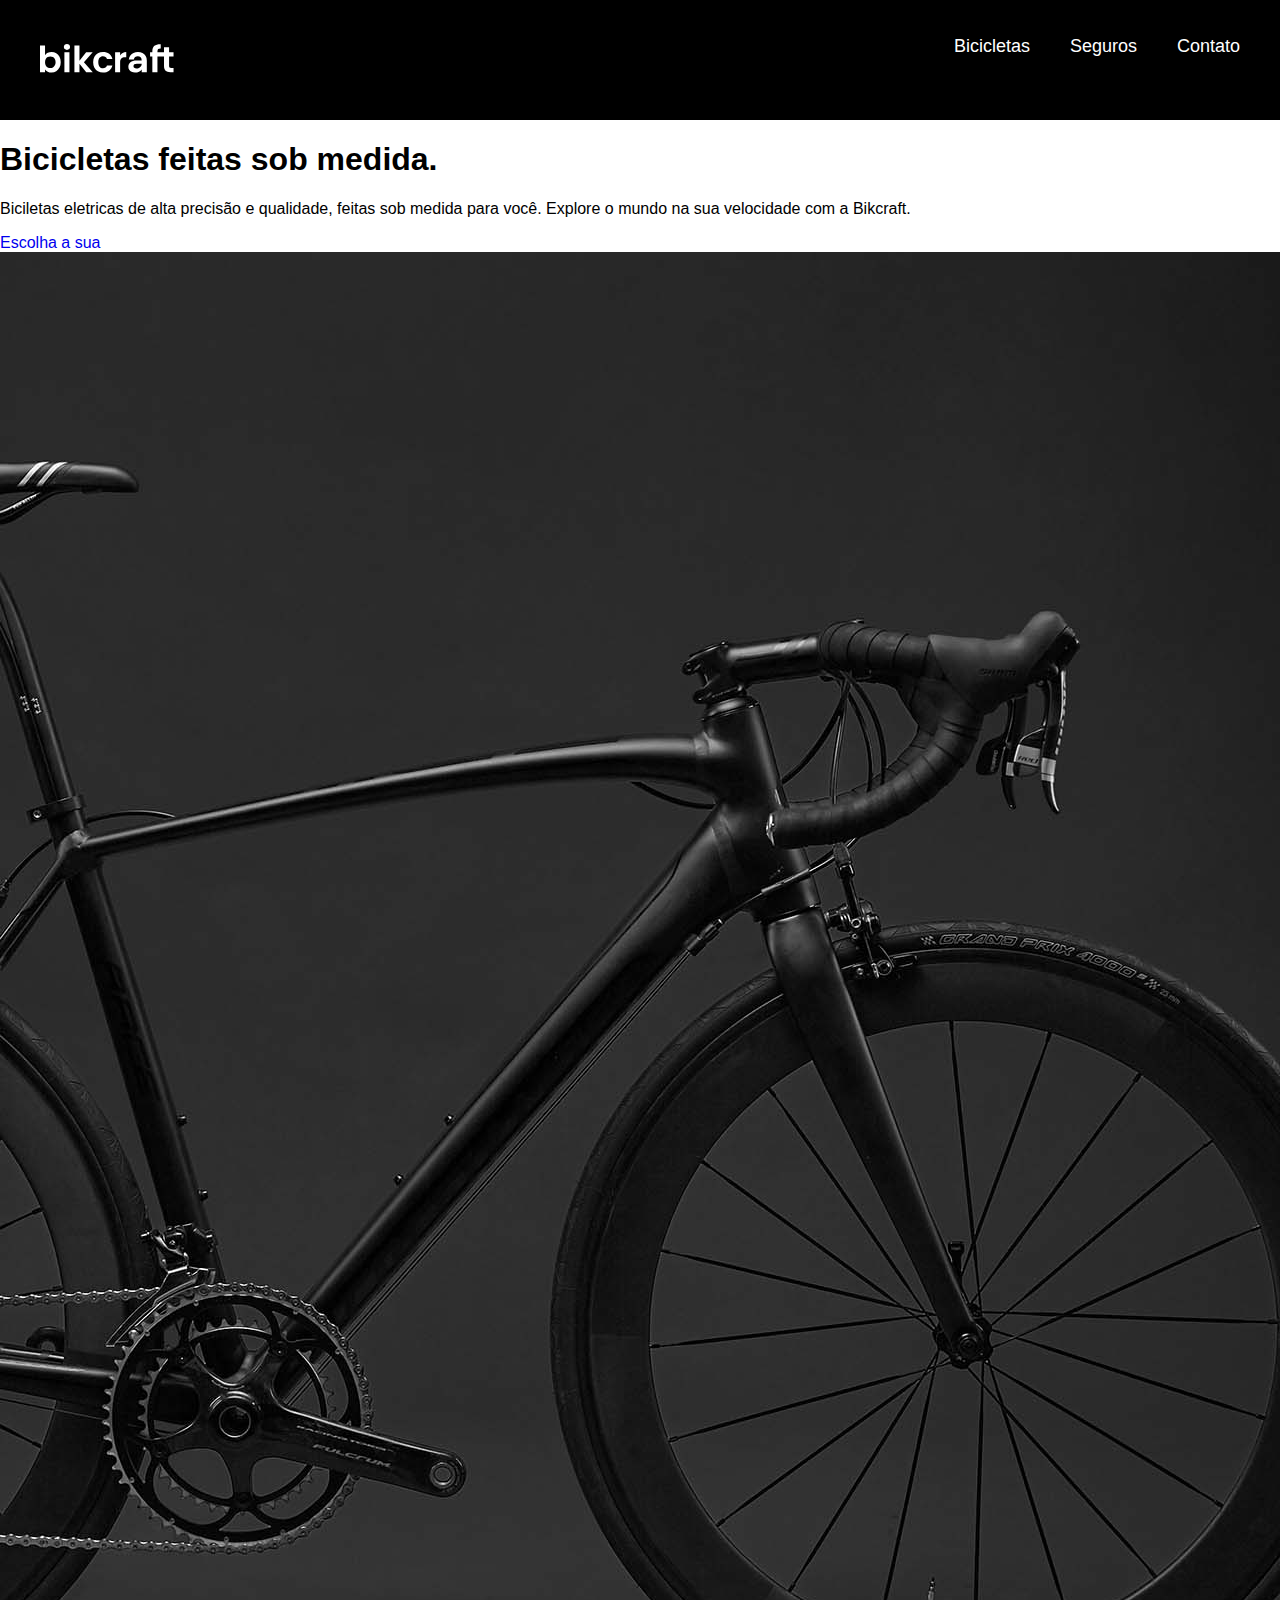
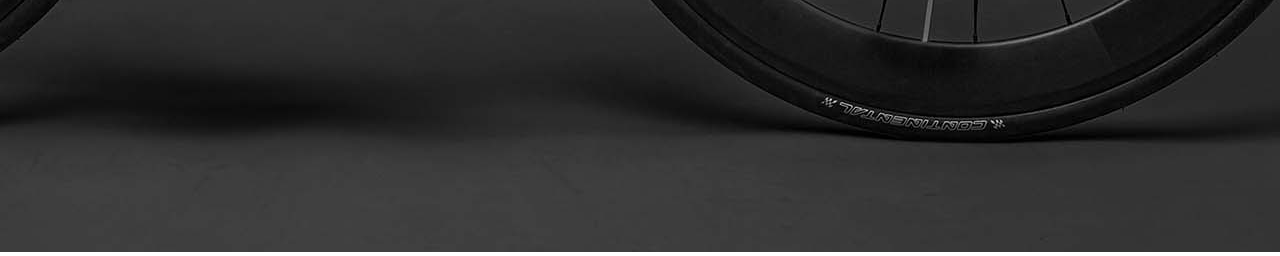
==== index.html @ 34b5290c "commit-deteste" ====
<!DOCTYPE html>
<html lang="pt-br">

<head>
  <meta charset="UTF-8">
  <meta name="viewport" content="width=device-width, initial-scale=1.0">

  <title>Bikcraft - Bicicletas Elétricas</title>
  <meta name="description" content="Biciletas elétricas de alta precisão e qualidade, feitas sob medida para o cliente. Explore o mundo na sua velocidade com a Bikcraft.">

  <link rel="stylesheet" href="./css/style.css">
</head>

<body>
  <header class="header-bg">
    <div class="header">
      <a href="./">
        <img src="./img/bikcraft.svg" alt="Bikcraft"> </a>
      <nav aria-label="primaria">
        <ul class="header-menu">
          <h1>eu sou lindo</h1>
          <li><a href="./bicicletas.html">Bicicletas</a></li>
          <li><a href="./seguros.html">Seguros</a></li>
          <li><a href="./contato.html">Contato</a></li>
        </ul>
      </nav>
    </div>
  </header>


  <main class="introducao-bg">
    <div class="introducao">
      <div class="introducao-conteudo">
        <h1>Bicicletas feitas sob medida.</h1>
        <p>Biciletas eletricas de alta precisão e qualidade, feitas sob medida para você.
          Explore o mundo na sua velocidade com a Bikcraft.</p>
        <a href="./bicicletas.html">Escolha a sua</a>
      </div>
      <img src="./img/fotos/introducao.jpg" alt="Bicicleta Eletrica Preta">
    </div>
  </main>

</body>

</html>
---- css/style.css ----
body {
  margin: 0px;
  font-family: Arial, Helvetica, sans-serif;
}
ul {
  margin: 0px;
  padding: 0px;
  list-style: none;
}

a {
  text-decoration: none;
}

.header-bg {
  background-color: #000000;
}

.header {
  display: flex;
  flex-wrap: wrap;
  gap: 20px;
  justify-content: space-between;
  align-items: center;
  padding: 20px;
  max-width: 1200px;
  margin-left: auto;
  margin-right: auto;
}

.header-menu {
  display: flex;
  flex-wrap: wrap;
  gap: 40px;
}

.header-menu a {
  display: inline-block;
  padding: 16px 0px;
  color: #ffffff;
  font-size: 18px;
  position: relative;
}
.header-menu a::after {
  content: "";
  display: block;
  height: 2px;
  width: 0%;
  background: #ffffff;
  margin-top: 4px;
  transition: 0.3s;
}
.header-menu a:hover:after {
  width: 100%;
}
.teste {
  color: #ffffff;
}

@media (max-width: 800px) {
  .header-menu {
    gap: 20px;
  }

  .header-menu a {
    background: #111111;
    padding: 12px 16px;
    border-radius: 5px;
  }
  .header-menu a:hover {
    background-color: #2e2e2e;
  }
  .header-menu a::after {
    display: none;
  }
}

@media (max-width: 600px) {
  .header-menu {
    gap: 12px;
  }
  .header-menu a {
    padding: 8px 12px;
    font-size: 14px;
  }
}
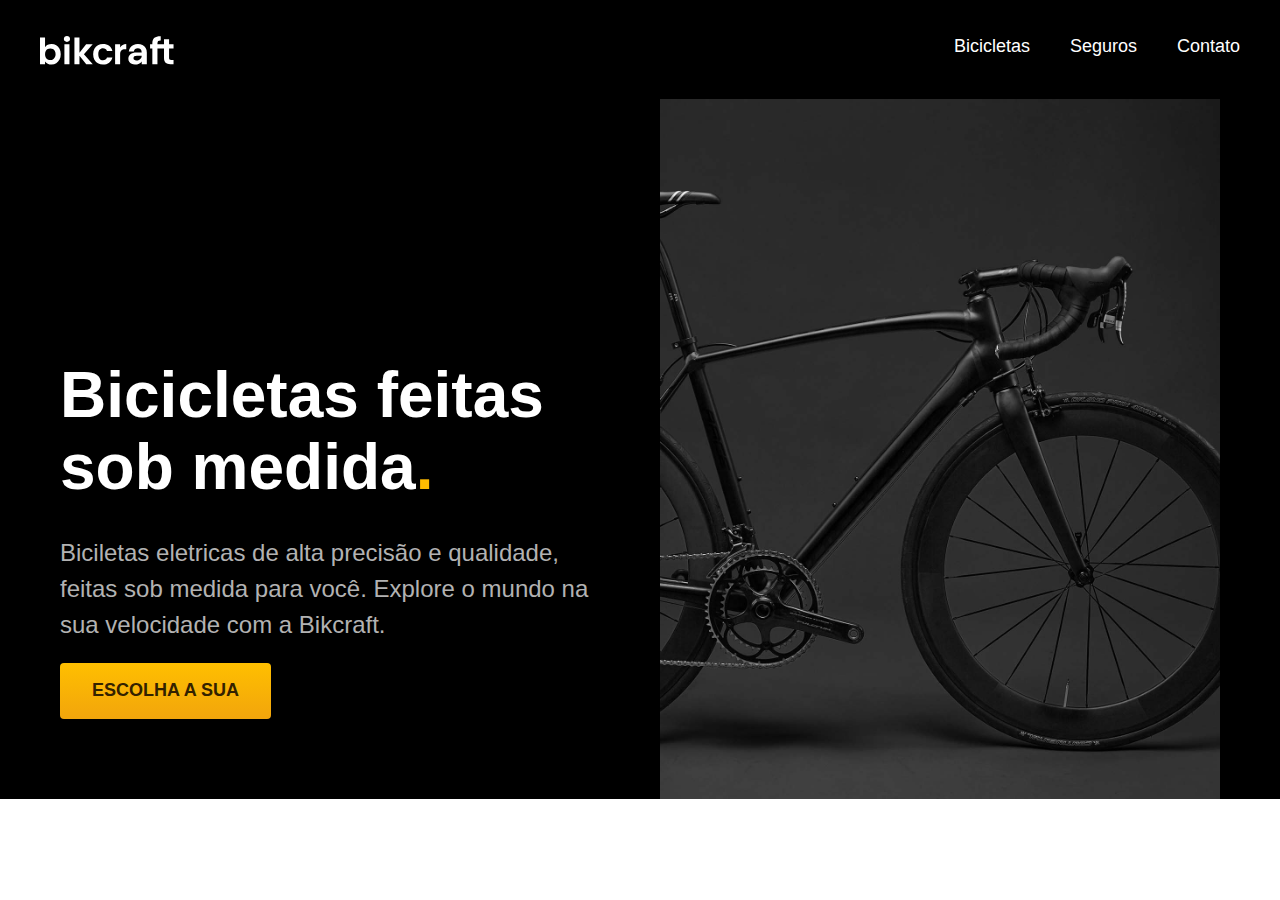
==== commit 3bb6d339: "commit-introducao" ====
--- a/index.html
+++ b/index.html
@@ -31,7 +31,7 @@
   <main class="introducao-bg">
     <div class="introducao">
       <div class="introducao-conteudo">
-        <h1>Bicicletas feitas sob medida.</h1>
+        <h1>Bicicletas feitas sob medida<span>.</span></h1>
         <p>Biciletas eletricas de alta precisão e qualidade, feitas sob medida para você.
           Explore o mundo na sua velocidade com a Bikcraft.</p>
         <a href="./bicicletas.html">Escolha a sua</a>
--- a/css/style.css
+++ b/css/style.css
@@ -2,14 +2,26 @@
   margin: 0px;
   font-family: Arial, Helvetica, sans-serif;
 }
+
+h1,
+ul,
+p {
+  margin: 0px;
+}
+
 ul {
-  margin: 0px;
   padding: 0px;
   list-style: none;
 }
 
 a {
   text-decoration: none;
+  color: inherit;
+}
+
+img {
+  max-width: 100%;
+  display: block;
 }
 
 .header-bg {
@@ -84,3 +96,59 @@
     font-size: 14px;
   }
 }
+
+.introducao-bg {
+  background: #000000;
+  color: #ffffff;
+}
+
+.introducao {
+  display: grid;
+  grid-template-columns: 1fr 1fr;
+  gap: 0px 40px;
+  box-sizing: border-box;
+  max-width: 1200px;
+  padding-left: 20px;
+  padding-right: 20px;
+  margin-left: auto;
+  margin-right: auto;
+}
+
+.introducao-conteudo {
+  align-self: end;
+  padding-bottom: 80px;
+}
+
+.introducao h1 {
+  margin-bottom: 32px;
+  font-size: 64px;
+  line-height: 1.125;
+}
+
+.introducao h1 span {
+  color: #ffbb00;
+}
+
+.introducao p {
+  margin-bottom: 20px;
+  font-size: 24px;
+  line-height: 1.5;
+  color: #b2b2b2;
+}
+
+.introducao a {
+  display: inline-block;
+  padding: 16px 32px;
+  background: linear-gradient(#ffbf00, #f2a50c);
+  border-radius: 4px;
+  box-shadow: 0 1px 2px rgba(0, 0, 0, 0.1);
+  text-transform: uppercase;
+  color: #332200;
+  font-size: 18px;
+  line-height: 1.33;
+  font-weight: bold;
+}
+
+.introducao a:hover {
+  background: linear-gradient(#ffb60d, #e59317);
+}
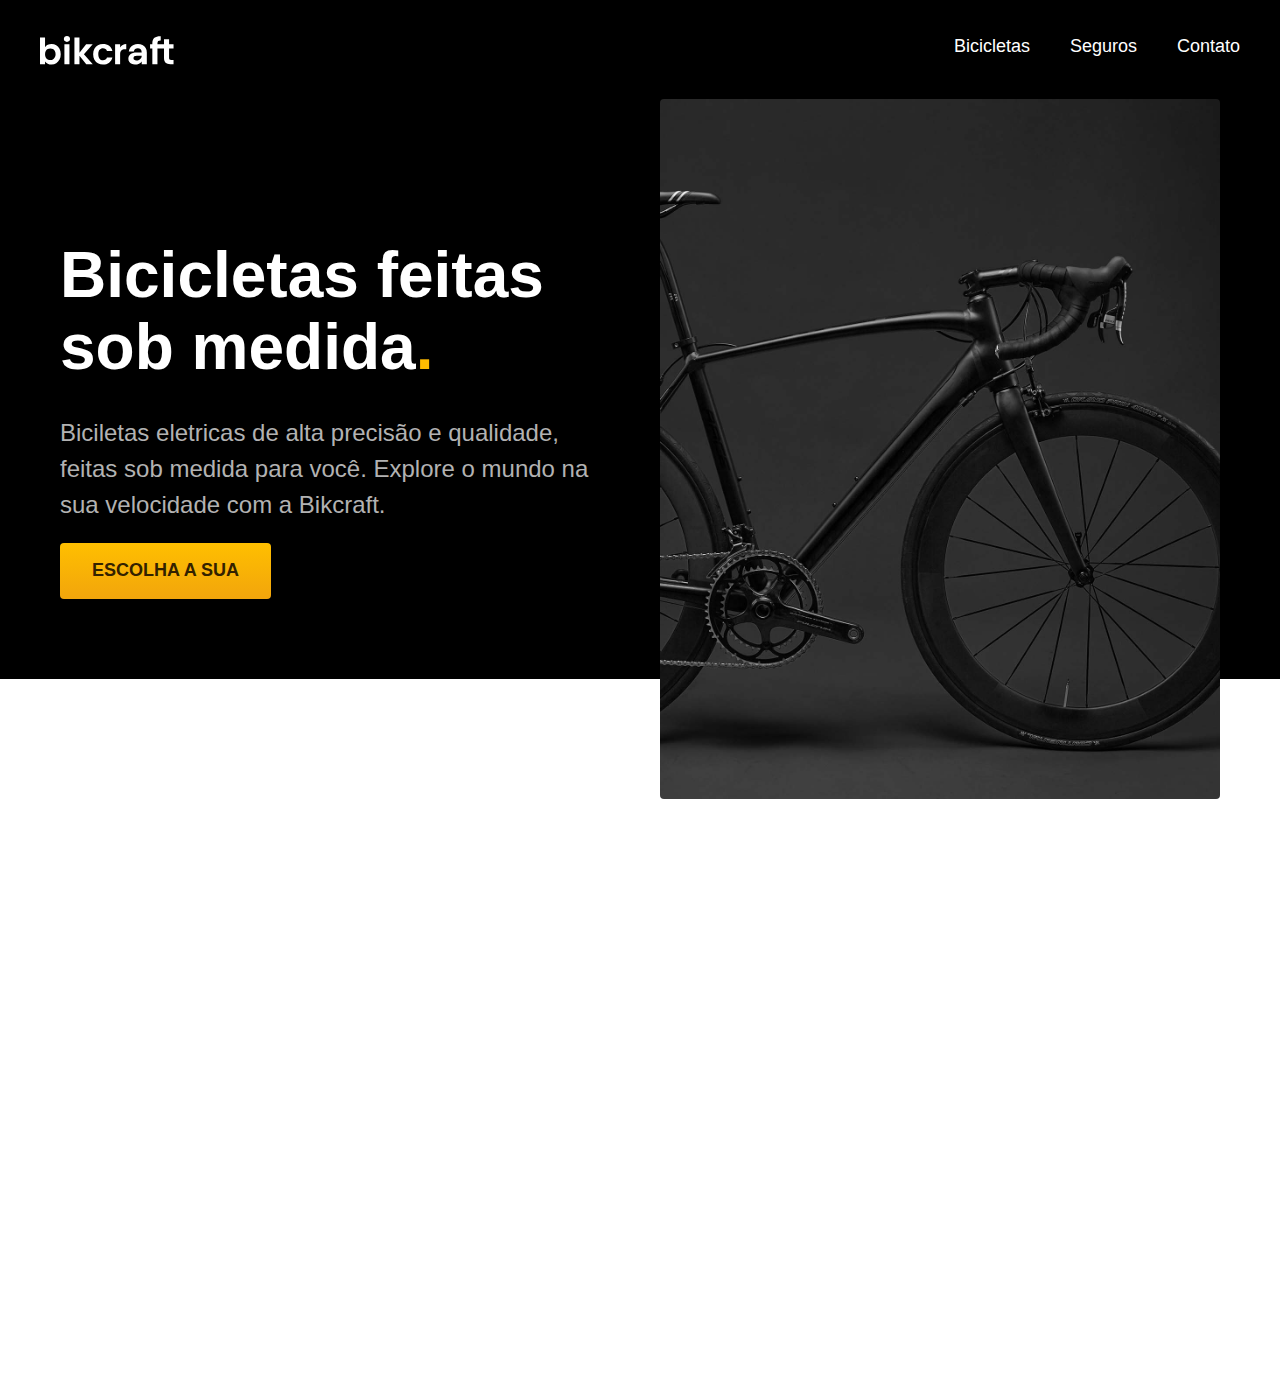
==== commit ae9a81f7: "commit-introducao-final" ====
--- a/index.html
+++ b/index.html
@@ -18,7 +18,6 @@
         <img src="./img/bikcraft.svg" alt="Bikcraft"> </a>
       <nav aria-label="primaria">
         <ul class="header-menu">
-          <h1>eu sou lindo</h1>
           <li><a href="./bicicletas.html">Bicicletas</a></li>
           <li><a href="./seguros.html">Seguros</a></li>
           <li><a href="./contato.html">Contato</a></li>
@@ -36,7 +35,9 @@
           Explore o mundo na sua velocidade com a Bikcraft.</p>
         <a href="./bicicletas.html">Escolha a sua</a>
       </div>
-      <img src="./img/fotos/introducao.jpg" alt="Bicicleta Eletrica Preta">
+      <div>
+        <img src="./img/fotos/introducao.jpg" alt="Bicicleta Eletrica Preta">
+      </div>
     </div>
   </main>
 
--- a/css/style.css
+++ b/css/style.css
@@ -1,6 +1,7 @@
 body {
   margin: 0px;
   font-family: Arial, Helvetica, sans-serif;
+  padding-bottom: 600px;
 }
 
 h1,
@@ -100,6 +101,7 @@
 .introducao-bg {
   background: #000000;
   color: #ffffff;
+  box-shadow: inset 0 -120px #ffffff;
 }
 
 .introducao {
@@ -116,7 +118,13 @@
 
 .introducao-conteudo {
   align-self: end;
-  padding-bottom: 80px;
+  padding-bottom: 200px;
+}
+
+.introducao img {
+  height: 100%;
+  border-radius: 4px;
+  object-fit: cover;
 }
 
 .introducao h1 {
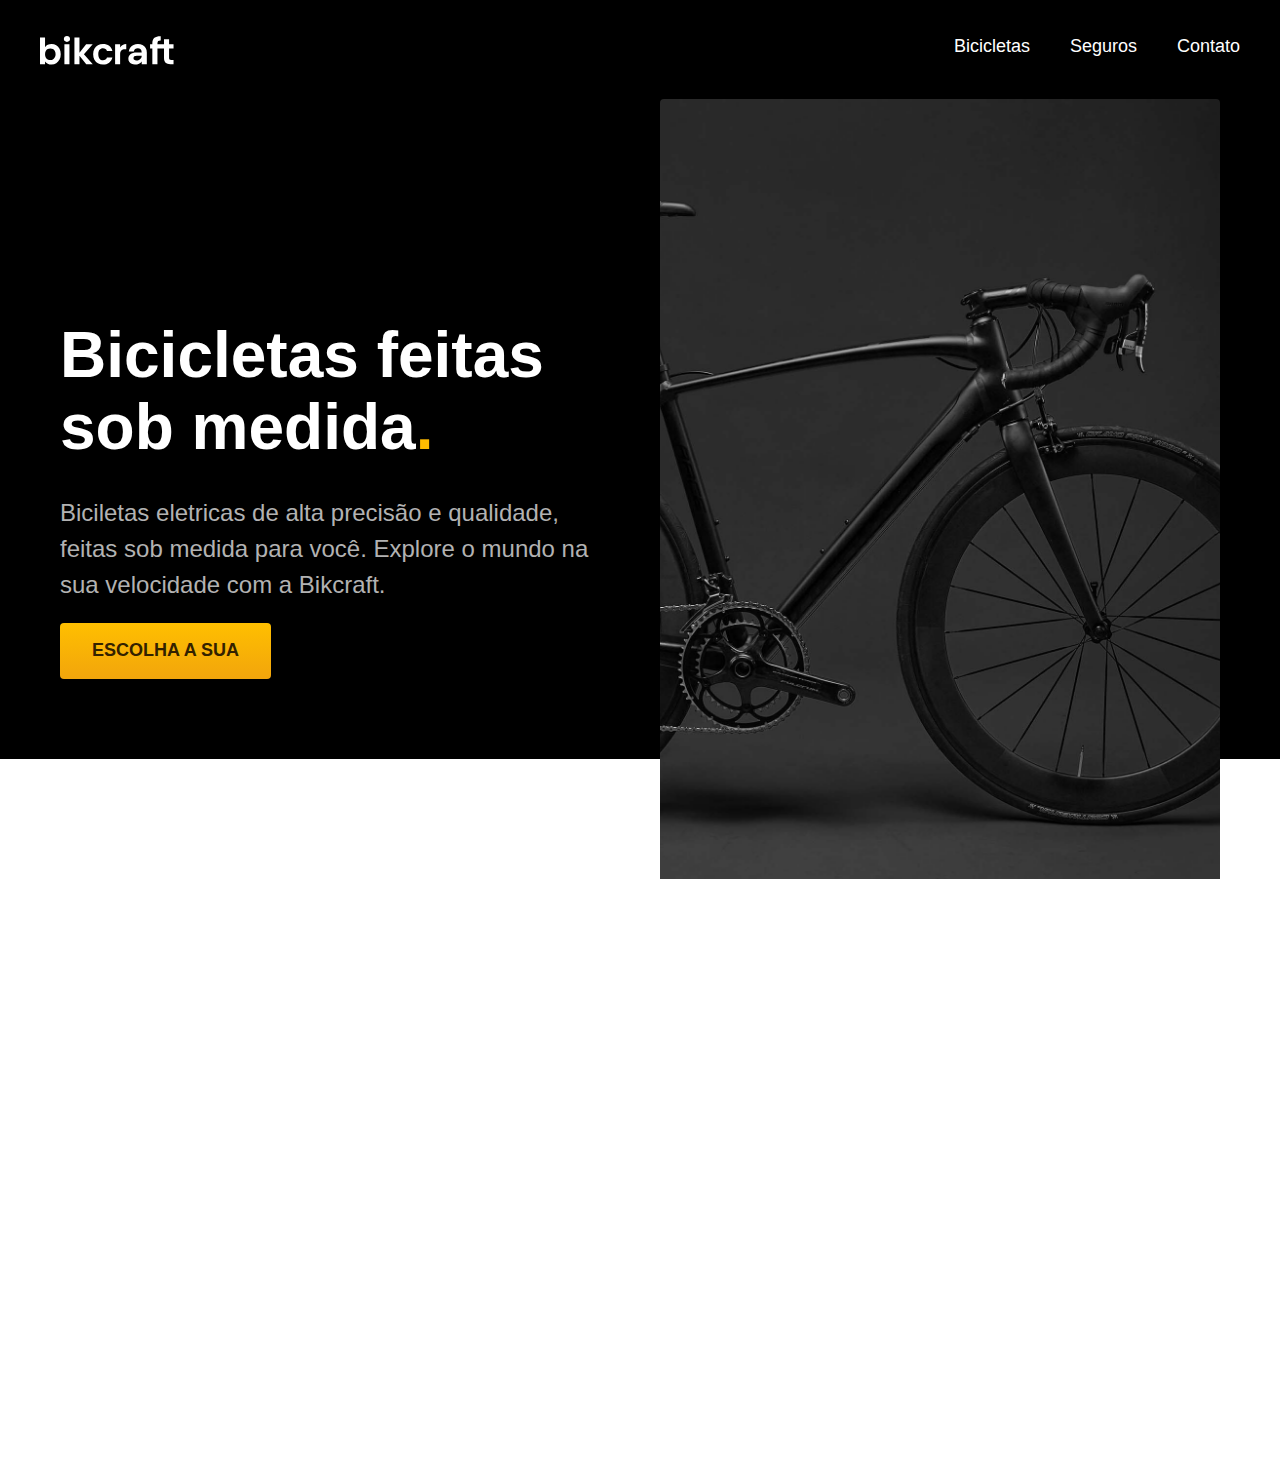
==== commit 7af8cce6: "commit-correto-introducao" ====
--- a/index.html
+++ b/index.html
@@ -18,6 +18,7 @@
         <img src="./img/bikcraft.svg" alt="Bikcraft"> </a>
       <nav aria-label="primaria">
         <ul class="header-menu">
+          <h1>eu sou lindo</h1>
           <li><a href="./bicicletas.html">Bicicletas</a></li>
           <li><a href="./seguros.html">Seguros</a></li>
           <li><a href="./contato.html">Contato</a></li>
@@ -38,7 +39,7 @@
       <div>
         <img src="./img/fotos/introducao.jpg" alt="Bicicleta Eletrica Preta">
       </div>
-    </div>
+
   </main>
 
 </body>
--- a/css/style.css
+++ b/css/style.css
@@ -125,6 +125,8 @@
   height: 100%;
   border-radius: 4px;
   object-fit: cover;
+  padding-bottom: 80px;
+
 }
 
 .introducao h1 {
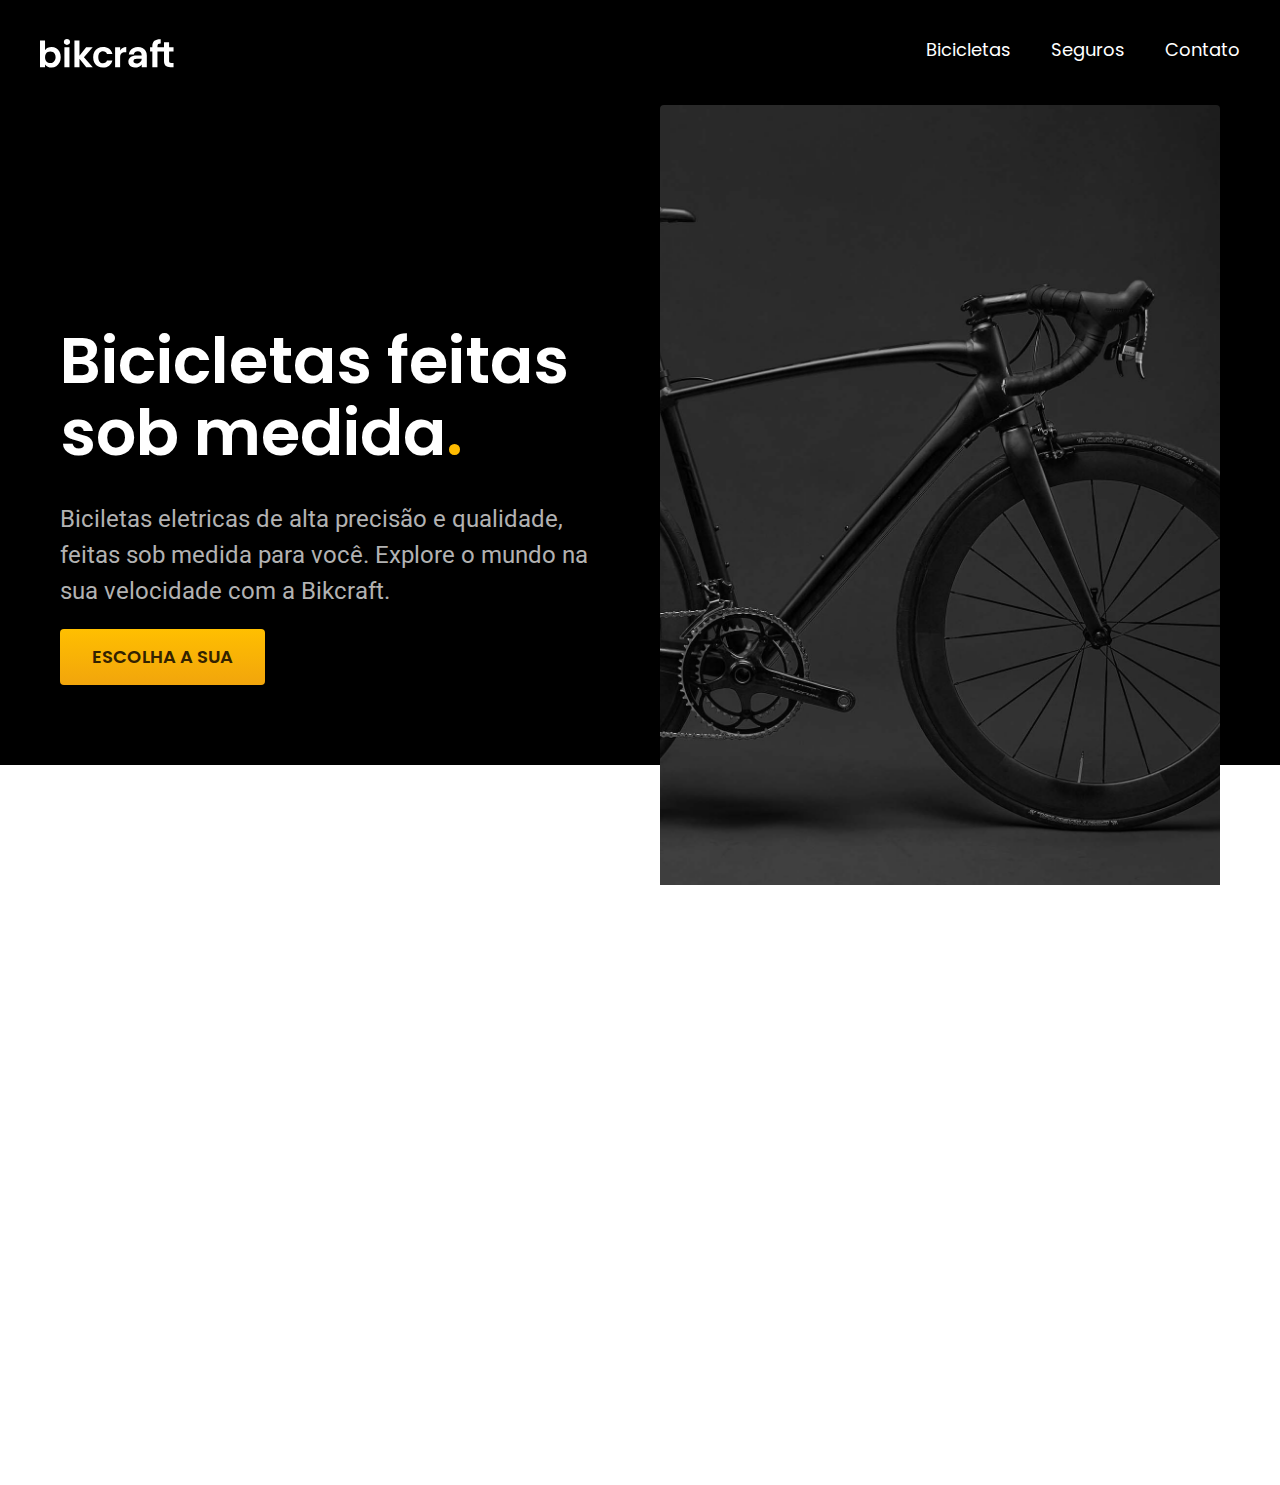
==== commit 8e65e4e5: "carregamento-fontes" ====
--- a/index.html
+++ b/index.html
@@ -7,8 +7,10 @@
 
   <title>Bikcraft - Bicicletas Elétricas</title>
   <meta name="description" content="Biciletas elétricas de alta precisão e qualidade, feitas sob medida para o cliente. Explore o mundo na sua velocidade com a Bikcraft.">
-
   <link rel="stylesheet" href="./css/style.css">
+  <link rel="preconnect" href="https://fonts.googleapis.com">
+  <link rel="preconnect" href="https://fonts.gstatic.com" crossorigin>
+  <link href="https://fonts.googleapis.com/css2?family=Poppins:wght@400;600&family=Roboto:wght@400;500&display=swap" rel="stylesheet">
 </head>
 
 <body>
--- a/css/style.css
+++ b/css/style.css
@@ -53,6 +53,8 @@
   color: #ffffff;
   font-size: 18px;
   position: relative;
+  font-family: "Poppins";
+  font-weight: 400;
 }
 .header-menu a::after {
   content: "";
@@ -126,13 +128,14 @@
   border-radius: 4px;
   object-fit: cover;
   padding-bottom: 80px;
-
 }
 
 .introducao h1 {
   margin-bottom: 32px;
   font-size: 64px;
   line-height: 1.125;
+  font-family: "Poppins";
+  font-weight: 600;
 }
 
 .introducao h1 span {
@@ -144,6 +147,8 @@
   font-size: 24px;
   line-height: 1.5;
   color: #b2b2b2;
+  font-family: "Roboto";
+  font-weight: 400;
 }
 
 .introducao a {
@@ -157,8 +162,41 @@
   font-size: 18px;
   line-height: 1.33;
   font-weight: bold;
+  font-family: "Poppins";
+  font-weight: 600;
 }
 
 .introducao a:hover {
   background: linear-gradient(#ffb60d, #e59317);
 }
+
+@media (max-width: 1200px) {
+  .introducao h1 {
+    font-size: 48px;
+  }
+  .introducao p {
+    font-size: 18px;
+  }
+}
+
+@media (max-width: 800px) {
+  .introducao-bg {
+    background: #111111;
+    padding-top: 32px;
+  }
+  .introducao {
+    grid-template-columns: 1fr;
+    gap: 32px;
+  }
+  .introducao-conteudo {
+    padding-bottom: 0px;
+  }
+  .introducao h1 {
+    font-size: 32px;
+    margin-bottom: 18px;
+  }
+  .introducao img {
+    height: 300px;
+    width: 100%;
+  }
+}
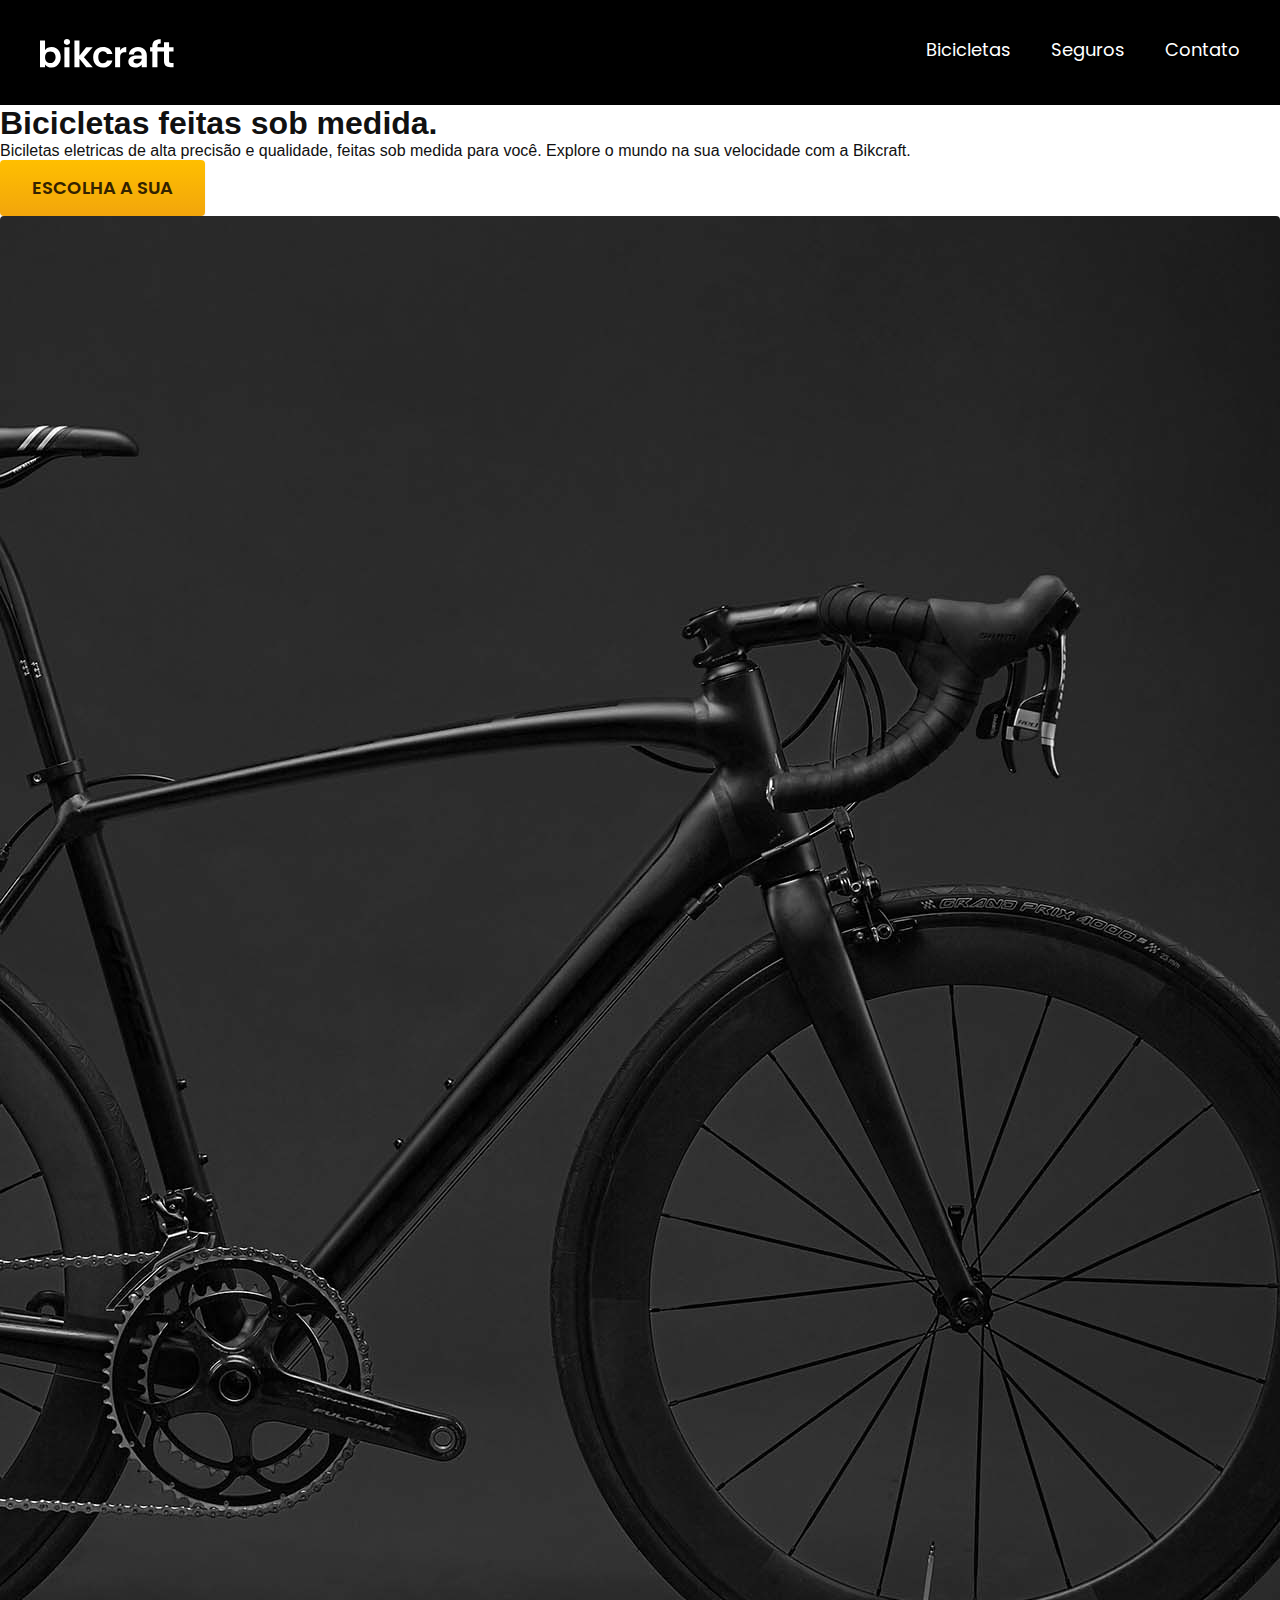
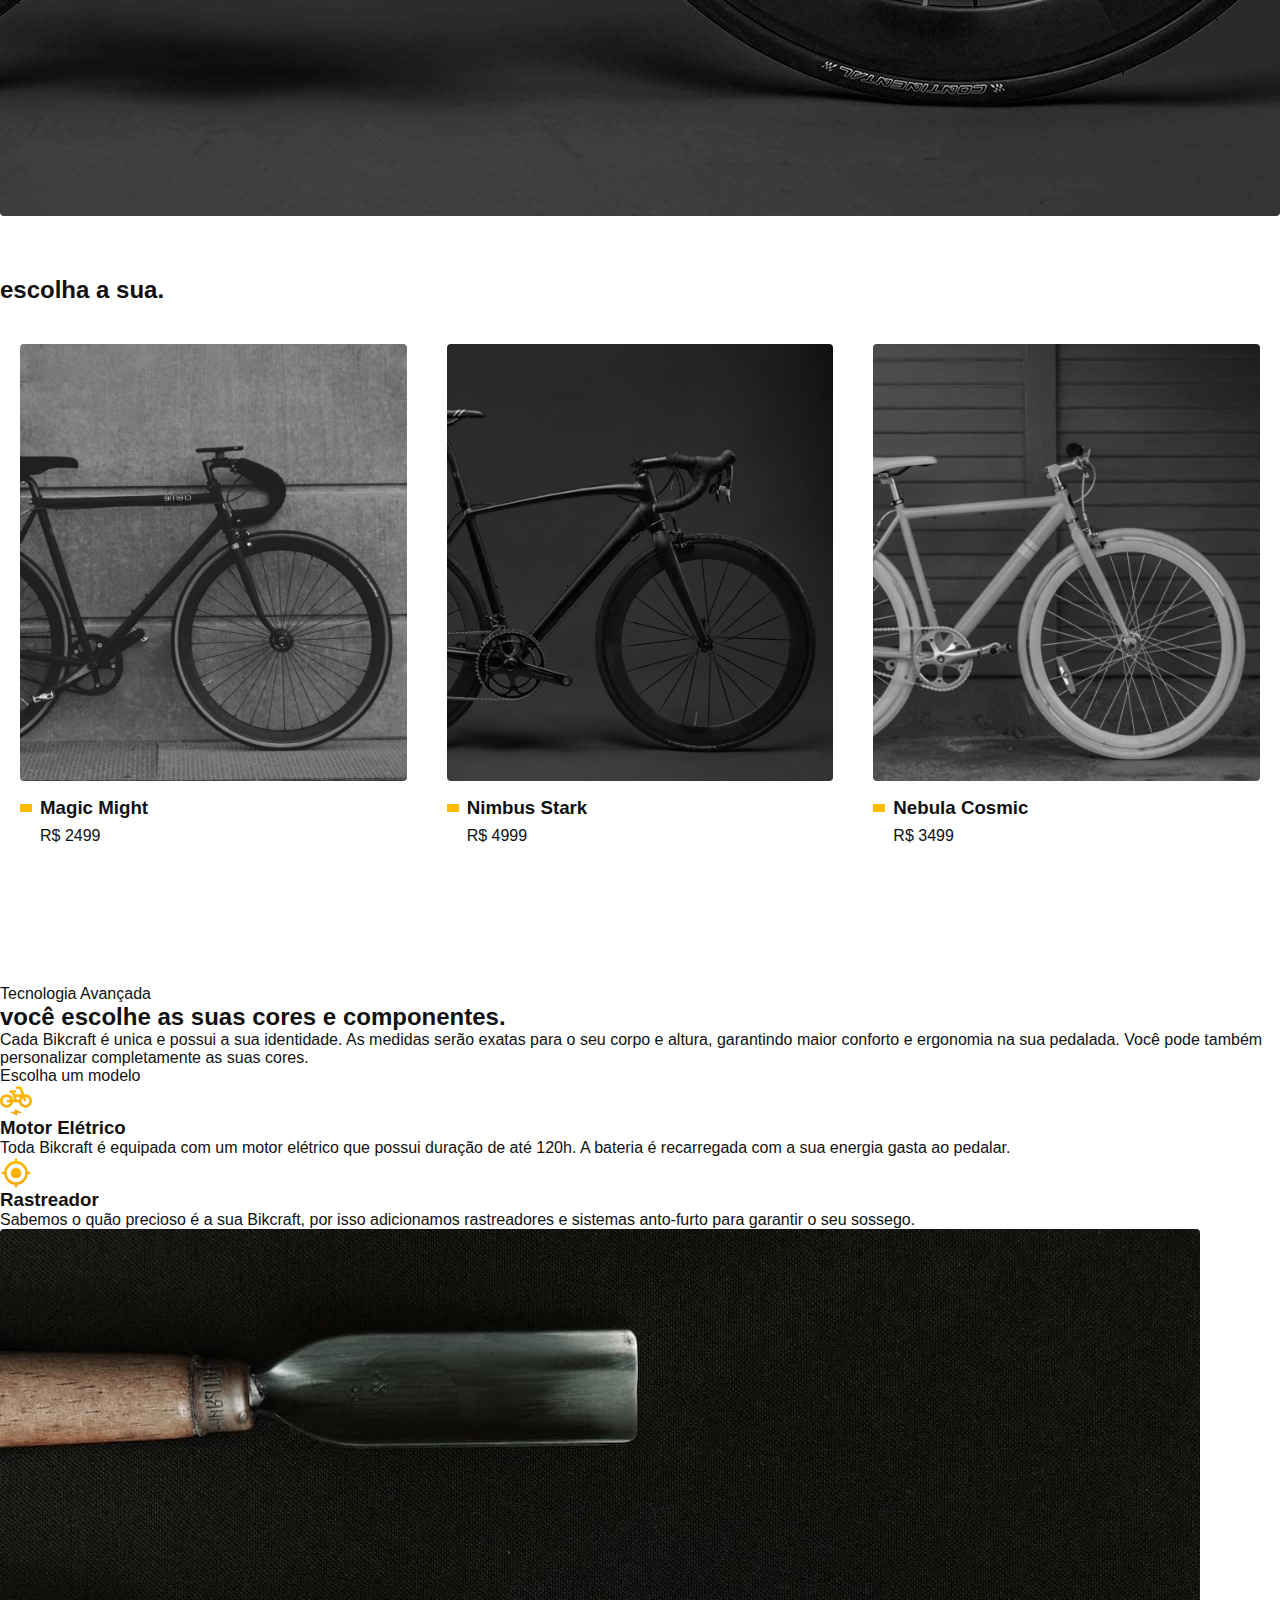
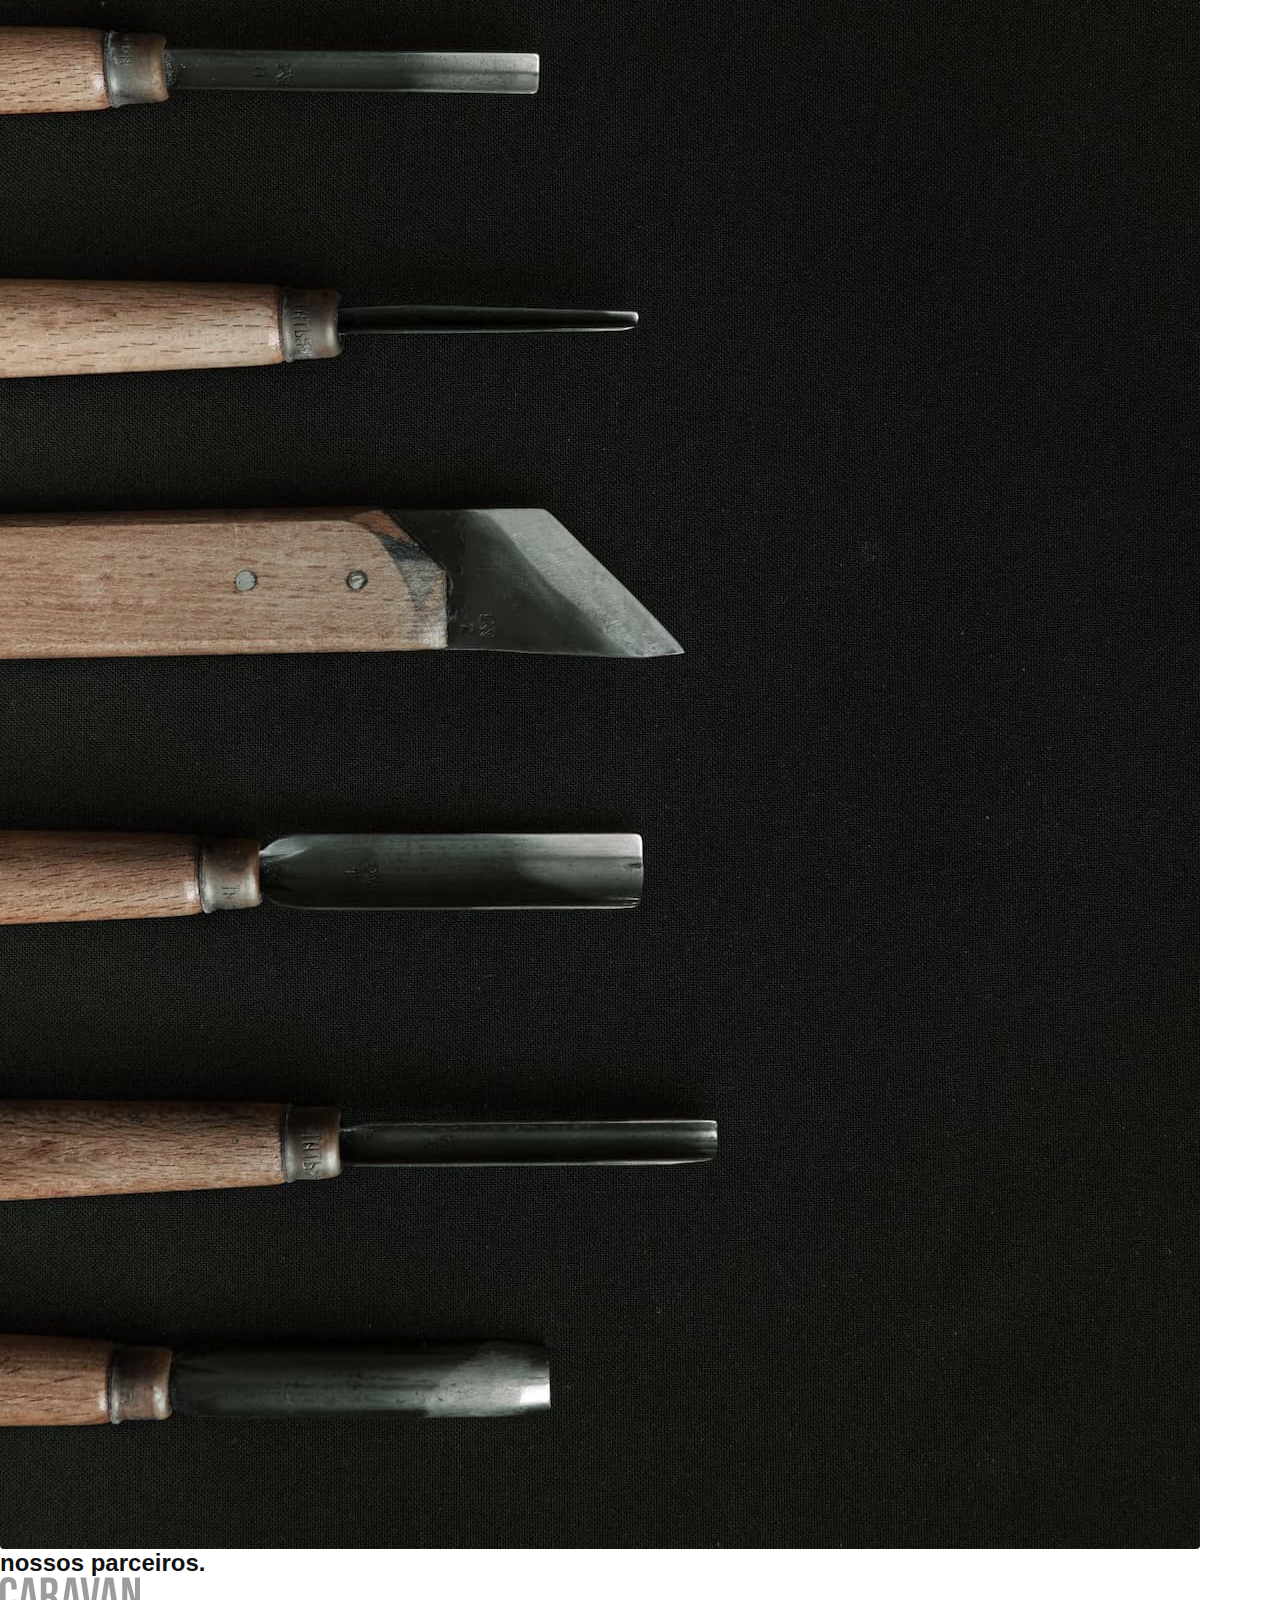
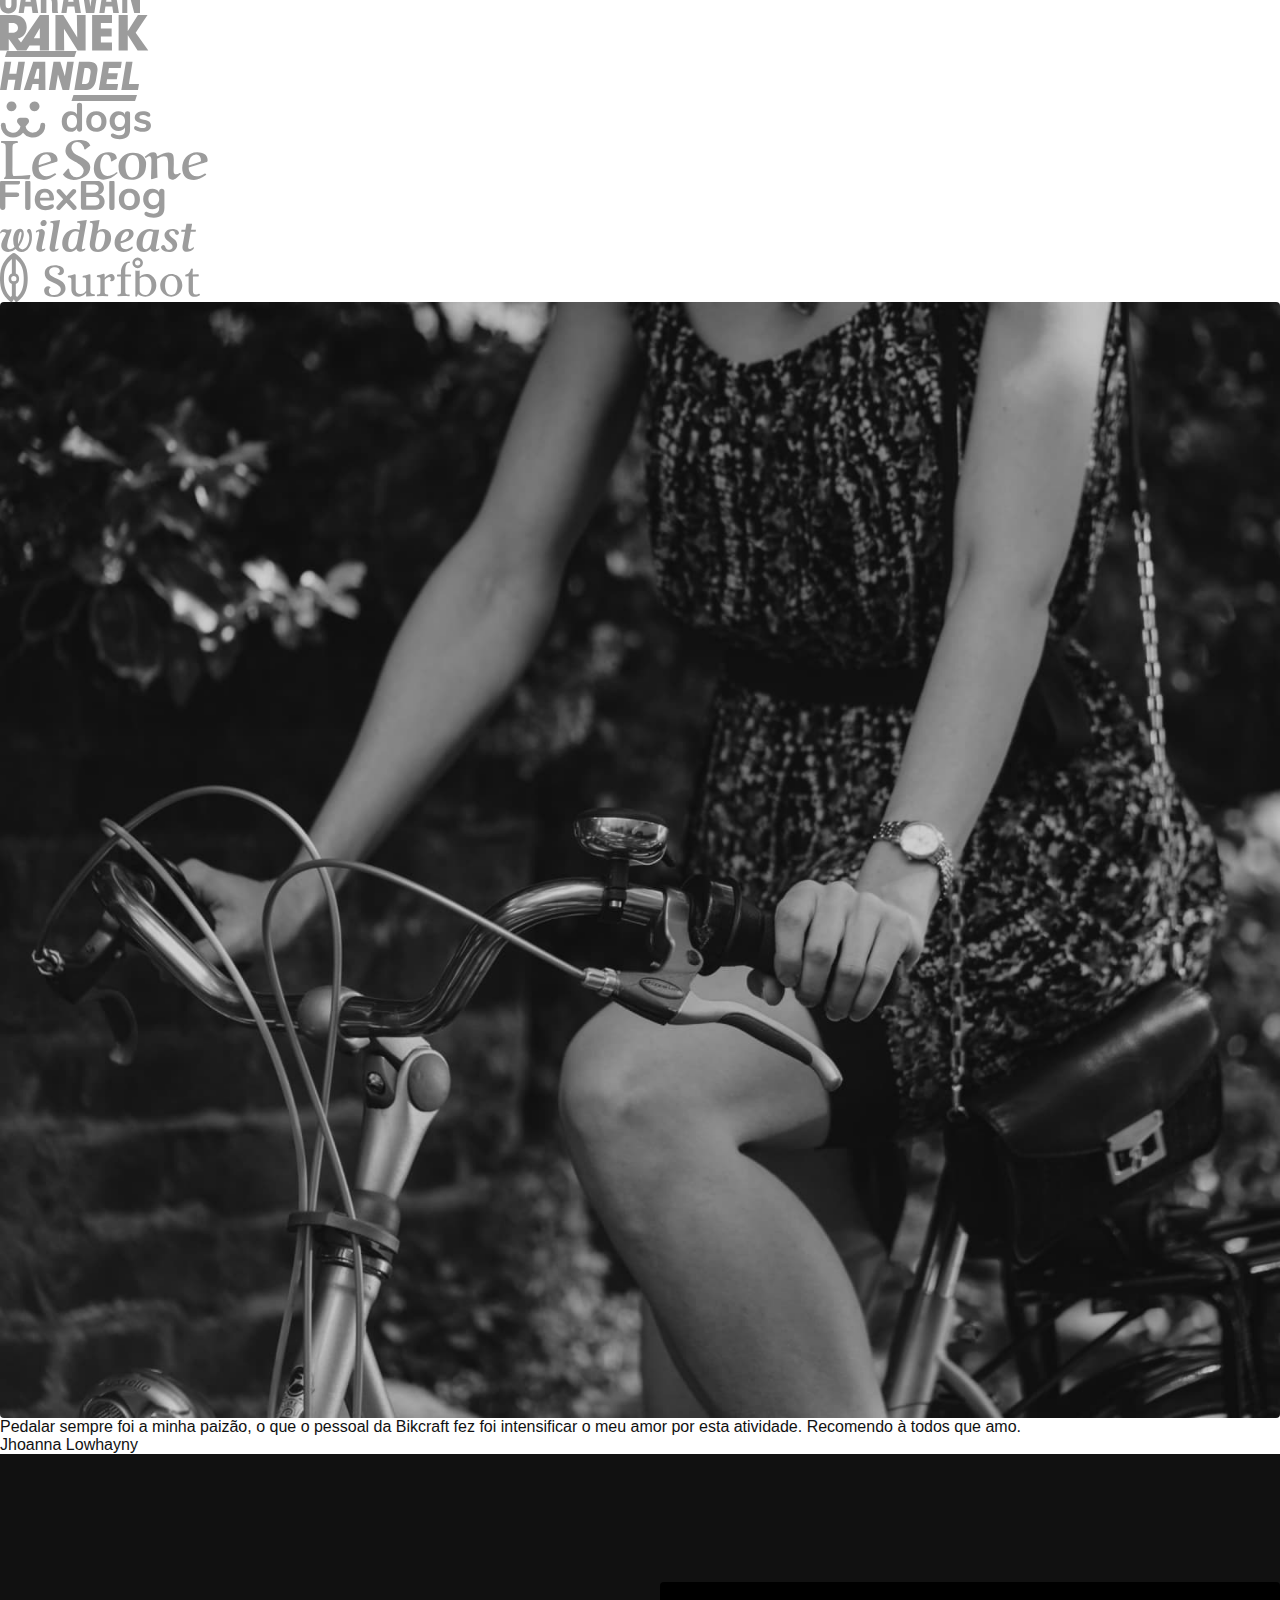
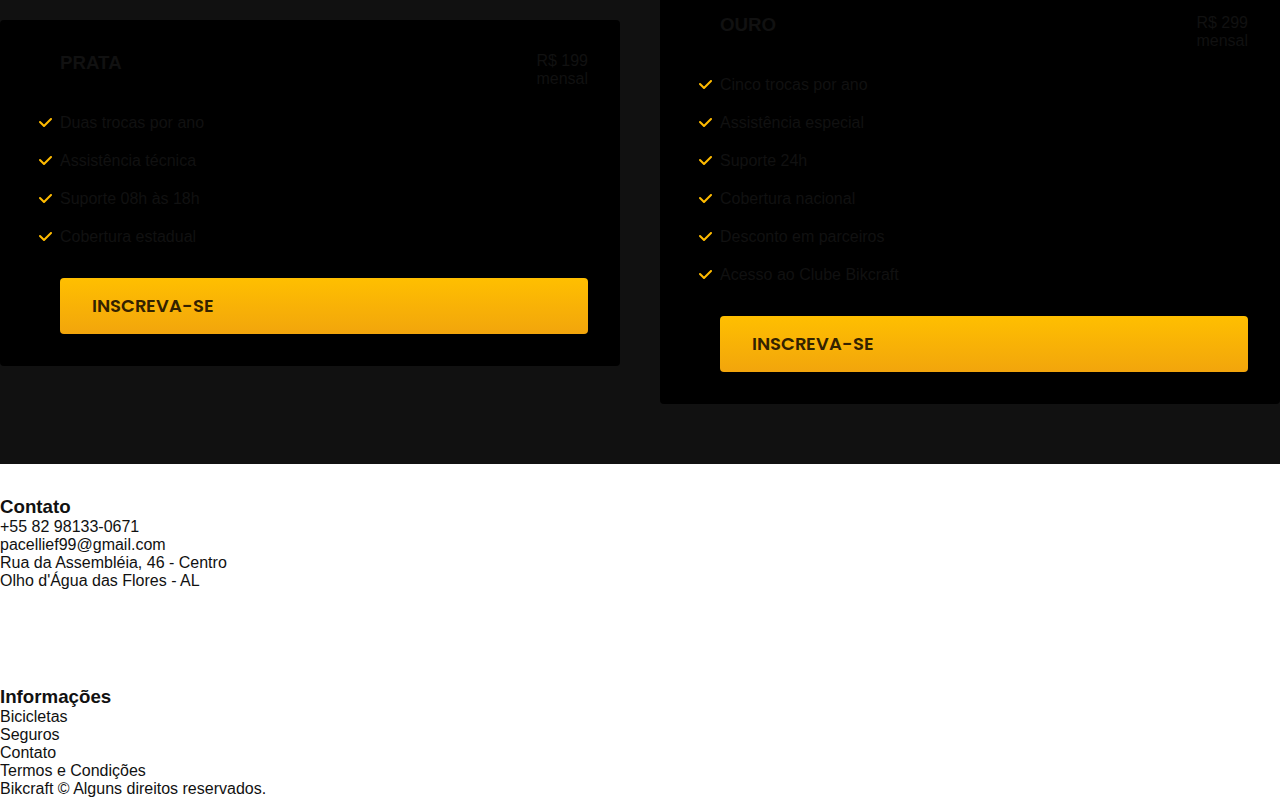
==== commit 556afb1a: "bicicletas-final" ====
--- a/index.html
+++ b/index.html
@@ -8,19 +8,20 @@
   <title>Bikcraft - Bicicletas Elétricas</title>
   <meta name="description" content="Biciletas elétricas de alta precisão e qualidade, feitas sob medida para o cliente. Explore o mundo na sua velocidade com a Bikcraft.">
   <link rel="stylesheet" href="./css/style.css">
+
+
   <link rel="preconnect" href="https://fonts.googleapis.com">
   <link rel="preconnect" href="https://fonts.gstatic.com" crossorigin>
-  <link href="https://fonts.googleapis.com/css2?family=Poppins:wght@400;600&family=Roboto:wght@400;500&display=swap" rel="stylesheet">
+  <link href="https://fonts.googleapis.com/css2?family=Merriweather:ital,wght@1,900&family=Poppins:wght@400;600&family=Roboto:wght@400;500&display=swap" rel="stylesheet">
 </head>
 
 <body>
   <header class="header-bg">
-    <div class="header">
+    <div class="header container">
       <a href="./">
         <img src="./img/bikcraft.svg" alt="Bikcraft"> </a>
       <nav aria-label="primaria">
-        <ul class="header-menu">
-          <h1>eu sou lindo</h1>
+        <ul class="header-menu font-1-m cor-0">
           <li><a href="./bicicletas.html">Bicicletas</a></li>
           <li><a href="./seguros.html">Seguros</a></li>
           <li><a href="./contato.html">Contato</a></li>
@@ -31,12 +32,12 @@
 
 
   <main class="introducao-bg">
-    <div class="introducao">
+    <div class="introducao container">
       <div class="introducao-conteudo">
-        <h1>Bicicletas feitas sob medida<span>.</span></h1>
-        <p>Biciletas eletricas de alta precisão e qualidade, feitas sob medida para você.
+        <h1 class="font-1-xxl">Bicicletas feitas sob medida<span class="cor-p1">.</span></h1>
+        <p class="font-2-l ">Biciletas eletricas de alta precisão e qualidade, feitas sob medida para você.
           Explore o mundo na sua velocidade com a Bikcraft.</p>
-        <a href="./bicicletas.html">Escolha a sua</a>
+        <a class="botao" href="./bicicletas.html">Escolha a sua</a>
       </div>
       <div>
         <img src="./img/fotos/introducao.jpg" alt="Bicicleta Eletrica Preta">
@@ -44,6 +45,155 @@
 
   </main>
 
+  <article class="bicicletas-lista">
+    <h2 class="container font-1-xxl">escolha a sua<span class="cor-p1">.</span></h2>
+    <ul>
+      <li>
+        <a href="./bicicletas/magic.html">
+          <img src="./img/bicicletas/magic-home.jpg" alt="Bicicleta preta">
+          <h3 class="font-1-xl">Magic Might</h3>
+          <span class="font-2-m cor-8">R$ 2499</span>
+        </a>
+      </li>
+      <li>
+        <a href="./bicicletas/nimbus.html">
+          <img src="./img/bicicletas/nimbus-home.jpg" alt="Bicicleta preta">
+          <h3 class="font-1-xl">Nimbus Stark</h3>
+          <span class="font-2-m cor-8">R$ 4999</span>
+        </a>
+      </li>
+      <li>
+        <a href="./bicicletas/nebula.html">
+          <img src="./img/bicicletas/nebula-home.jpg" alt="Bicicleta preta">
+          <h3 class="font-1-xl">Nebula Cosmic</h3>
+          <span class="font-2-m cor-8">R$ 3499</span>
+        </a>
+      </li>
+    </ul>
+  </article>
+
+  <article class="tecnologia-bg">
+    <div class="tecnologia container">
+      <div class="tecnologia-conteudo">
+        <span class="font-2-l-b cor-5">Tecnologia Avançada</span>
+        <h2 class="font-1-xxl cor-0">você escolhe as suas cores e componentes<span class="cor-p1">.</span></h2>
+        <p class="font-2-l cor-5">Cada Bikcraft é unica e possui a sua identidade. As medidas serão exatas para o seu corpo e altura, garantindo maior conforto e ergonomia na sua pedalada. Você pode também personalizar completamente as suas cores.</p>
+        <a class="link" href="./bicicletas.html">Escolha um modelo</a>
+        <div class="tecnologia-vantagens">
+          <div>
+            <img src="./img/icones/eletrica.svg" alt="">
+            <h3 class="font-1-m cor-0">Motor Elétrico</h3>
+            <p class="font-2-s cor-5">Toda Bikcraft é equipada com um motor elétrico que possui duração de até 120h. A bateria é recarregada com a sua energia gasta ao pedalar.</p>
+          </div>
+          <div>
+            <img src="./img/icones/rastreador.svg" alt="">
+            <h3 class="font-1-m cor-0">Rastreador</h3>
+            <p class="font-2-s cor-5">Sabemos o quão precioso é a sua Bikcraft, por isso adicionamos rastreadores e sistemas anto-furto para garantir o seu sossego.</p>
+          </div>
+        </div>
+      </div>
+      <div class="tecnologia-imagem">
+        <img src="./img/fotos/tecnologia.jpg" alt="">
+      </div>
+    </div>
+  </article>
+
+  <section class="parceiros" aria-label="Nossos Parceiros">
+    <h2 class="container font-1-xxl">nossos parceiros<span class="cor-p1">.</span></h2>
+    <ul>
+      <li><img src="./img/parceiros/caravan.svg" alt="caravan"></li>
+      <li><img src="./img/parceiros/ranek.svg" alt="ranek"></li>
+      <li><img src="./img/parceiros/handel.svg" alt="handel"></li>
+      <li><img src="./img/parceiros/dogs.svg" alt="dogs"></li>
+      <li><img src="./img/parceiros/lescone.svg" alt="lescone"></li>
+      <li><img src="./img/parceiros/flexblog.svg" alt="flexblog"></li>
+      <li><img src="./img/parceiros/wildbeast.svg" alt="wildbeast"></li>
+      <li><img src="./img/parceiros/surfbot.svg" alt="surfbot"></li>
+    </ul>
+    </div>
+  </section>
+
+  <section class="depoimento" aria-label="Depoimento">
+    <div>
+      <img src="./img/fotos/depoimento.jpg" alt="Pessoa pedalando uma bicicletas Bikcraft">
+    </div>
+    <div class="depoimento-conteudo">
+      <blockquote class="font-1-xl cor-p5">
+        <p>Pedalar sempre foi a minha paizão, o que o pessoal da Bikcraft fez foi intensificar o meu amor por esta atividade. Recomendo à todos que amo.</p>
+      </blockquote>
+      <span class="font-1-m-b cor-p4">Jhoanna Lowhayny</span>
+    </div>
+  </section>
+
+  <article class="seguros-bg">
+    <div class="seguros container">
+      <h2 class="font-1-xxl cor-0">seguros<span class="cor-p1">.</span></h2>
+      <div class="seguros-item">
+        <h3 class="font-1-xl cor-6">PRATA</h3>
+        <span class="font-1-xl cor-0">R$ 199 <span class="font-1-xs cor-6">mensal</span></span>
+        <ul class="font-2-m cor-0">
+          <li>Duas trocas por ano</li>
+          <li>Assistência técnica</li>
+          <li>Suporte 08h às 18h</li>
+          <li>Cobertura estadual</li>
+        </ul>
+        <a class="botao secundario" href="./orcamento.html">Inscreva-se</a>
+      </div>
+
+      <div class="seguros-item">
+        <h3 class="font-1-xl cor-p1">OURO</h3>
+        <span class="font-1-xl cor-0">R$ 299 <span class="font-1-xs cor-6">mensal</span></span>
+        <ul class="font-2-m cor-0">
+          <li>Cinco trocas por ano</li>
+          <li>Assistência especial</li>
+          <li>Suporte 24h</li>
+          <li>Cobertura nacional</li>
+          <li>Desconto em parceiros</li>
+          <li>Acesso ao Clube Bikcraft</li>
+        </ul>
+        <a class="botao" href="./orcamento.html">Inscreva-se</a>
+      </div>
+    </div>
+  </article>
+
+  <footer class="footer-bg">
+    <div class="footer container">
+      <img src="./img/bikcraft.svg" alt="Bikcraft">
+      <div class="footer-contato">
+        <h3 class="font-2-l-b cor-0">Contato</h3>
+        <ul class="font-2-m cor-5">
+          <li><a href="tel:+5582981330671">+55 82 98133-0671</a></li>
+          <li><a href="mailto:pacellief99@gmail.com">pacellief99@gmail.com</a></li>
+          <li>Rua da Assembléia, 46 - Centro</li>
+          <li>Olho d'Água das Flores - AL</li>
+        </ul>
+        <div class="footer-redes">
+          <a href="./">
+            <img src="./img/redes/instagram.svg" alt="Instagram">
+          </a>
+          <a href="./">
+            <img src="./img/redes/facebook.svg" alt="facebook">
+          </a>
+          <a href="./">
+            <img src="./img/redes/youtube.svg" alt="Youtube">
+          </a>
+        </div>
+      </div>
+      <div class="footer-informacoes">
+        <h3 class="font-2-l-b cor-0">Informações</h3>
+        <nav>
+          <ul class="font-1-m cor-5">
+            <li><a href="./bicicletas.html">Bicicletas</a></li>
+            <li><a href="./seguros.html">Seguros</a></li>
+            <li><a href="./contato.html">Contato</a></li>
+            <li><a href="./termos.html">Termos e Condições</a></li>
+          </ul>
+        </nav>
+      </div>
+      <p class="footer-copy font-2-m cor-6">Bikcraft © Alguns direitos reservados.</p>
+    </div>
+  </footer>
+
 </body>
 
 </html>--- a/css/style.css
+++ b/css/style.css
@@ -1,202 +1,30 @@
-body {
-  margin: 0px;
-  font-family: Arial, Helvetica, sans-serif;
-  padding-bottom: 600px;
-}
+@import "./global/global.css";
+@import "./utilidades/tipografia.css";
+@import "./utilidades/cores.css";
 
-h1,
-ul,
-p {
-  margin: 0px;
-}
+@import "./global/header.css";
+@import "./global/footer.css";
 
-ul {
-  padding: 0px;
-  list-style: none;
-}
+/* Utilidades */
+@import "./utilidades/componentes.css";
+/* Home */
+@import "./home/introducao.css";
+@import "./home/tecnologia.css";
+@import "./home/parceiros.css";
+@import "./home/depoimento.css";
 
-a {
-  text-decoration: none;
-  color: inherit;
-}
+/* Bicicletas Lista */
+@import "./bibicletas/bicicletas-lista.css";
+@import "./bibicletas/bicicletas.css";
 
-img {
-  max-width: 100%;
-  display: block;
-}
+/* Bicicleta */
+@import "./bicicleta/bicicleta.css";
+@import "./bicicleta/seguro.css";
 
-.header-bg {
-  background-color: #000000;
-}
+/* Seguros */
+@import "./seguros/seguros.css";
+@import "./seguros/vantagens.css";
+@import "./seguros/perguntas.css";
 
-.header {
-  display: flex;
-  flex-wrap: wrap;
-  gap: 20px;
-  justify-content: space-between;
-  align-items: center;
-  padding: 20px;
-  max-width: 1200px;
-  margin-left: auto;
-  margin-right: auto;
-}
-
-.header-menu {
-  display: flex;
-  flex-wrap: wrap;
-  gap: 40px;
-}
-
-.header-menu a {
-  display: inline-block;
-  padding: 16px 0px;
-  color: #ffffff;
-  font-size: 18px;
-  position: relative;
-  font-family: "Poppins";
-  font-weight: 400;
-}
-.header-menu a::after {
-  content: "";
-  display: block;
-  height: 2px;
-  width: 0%;
-  background: #ffffff;
-  margin-top: 4px;
-  transition: 0.3s;
-}
-.header-menu a:hover:after {
-  width: 100%;
-}
-.teste {
-  color: #ffffff;
-}
-
-@media (max-width: 800px) {
-  .header-menu {
-    gap: 20px;
-  }
-
-  .header-menu a {
-    background: #111111;
-    padding: 12px 16px;
-    border-radius: 5px;
-  }
-  .header-menu a:hover {
-    background-color: #2e2e2e;
-  }
-  .header-menu a::after {
-    display: none;
-  }
-}
-
-@media (max-width: 600px) {
-  .header-menu {
-    gap: 12px;
-  }
-  .header-menu a {
-    padding: 8px 12px;
-    font-size: 14px;
-  }
-}
-
-.introducao-bg {
-  background: #000000;
-  color: #ffffff;
-  box-shadow: inset 0 -120px #ffffff;
-}
-
-.introducao {
-  display: grid;
-  grid-template-columns: 1fr 1fr;
-  gap: 0px 40px;
-  box-sizing: border-box;
-  max-width: 1200px;
-  padding-left: 20px;
-  padding-right: 20px;
-  margin-left: auto;
-  margin-right: auto;
-}
-
-.introducao-conteudo {
-  align-self: end;
-  padding-bottom: 200px;
-}
-
-.introducao img {
-  height: 100%;
-  border-radius: 4px;
-  object-fit: cover;
-  padding-bottom: 80px;
-}
-
-.introducao h1 {
-  margin-bottom: 32px;
-  font-size: 64px;
-  line-height: 1.125;
-  font-family: "Poppins";
-  font-weight: 600;
-}
-
-.introducao h1 span {
-  color: #ffbb00;
-}
-
-.introducao p {
-  margin-bottom: 20px;
-  font-size: 24px;
-  line-height: 1.5;
-  color: #b2b2b2;
-  font-family: "Roboto";
-  font-weight: 400;
-}
-
-.introducao a {
-  display: inline-block;
-  padding: 16px 32px;
-  background: linear-gradient(#ffbf00, #f2a50c);
-  border-radius: 4px;
-  box-shadow: 0 1px 2px rgba(0, 0, 0, 0.1);
-  text-transform: uppercase;
-  color: #332200;
-  font-size: 18px;
-  line-height: 1.33;
-  font-weight: bold;
-  font-family: "Poppins";
-  font-weight: 600;
-}
-
-.introducao a:hover {
-  background: linear-gradient(#ffb60d, #e59317);
-}
-
-@media (max-width: 1200px) {
-  .introducao h1 {
-    font-size: 48px;
-  }
-  .introducao p {
-    font-size: 18px;
-  }
-}
-
-@media (max-width: 800px) {
-  .introducao-bg {
-    background: #111111;
-    padding-top: 32px;
-  }
-  .introducao {
-    grid-template-columns: 1fr;
-    gap: 32px;
-  }
-  .introducao-conteudo {
-    padding-bottom: 0px;
-  }
-  .introducao h1 {
-    font-size: 32px;
-    margin-bottom: 18px;
-  }
-  .introducao img {
-    height: 300px;
-    width: 100%;
-  }
-}
+/* Termos */
+@import "./termos/termos.css";
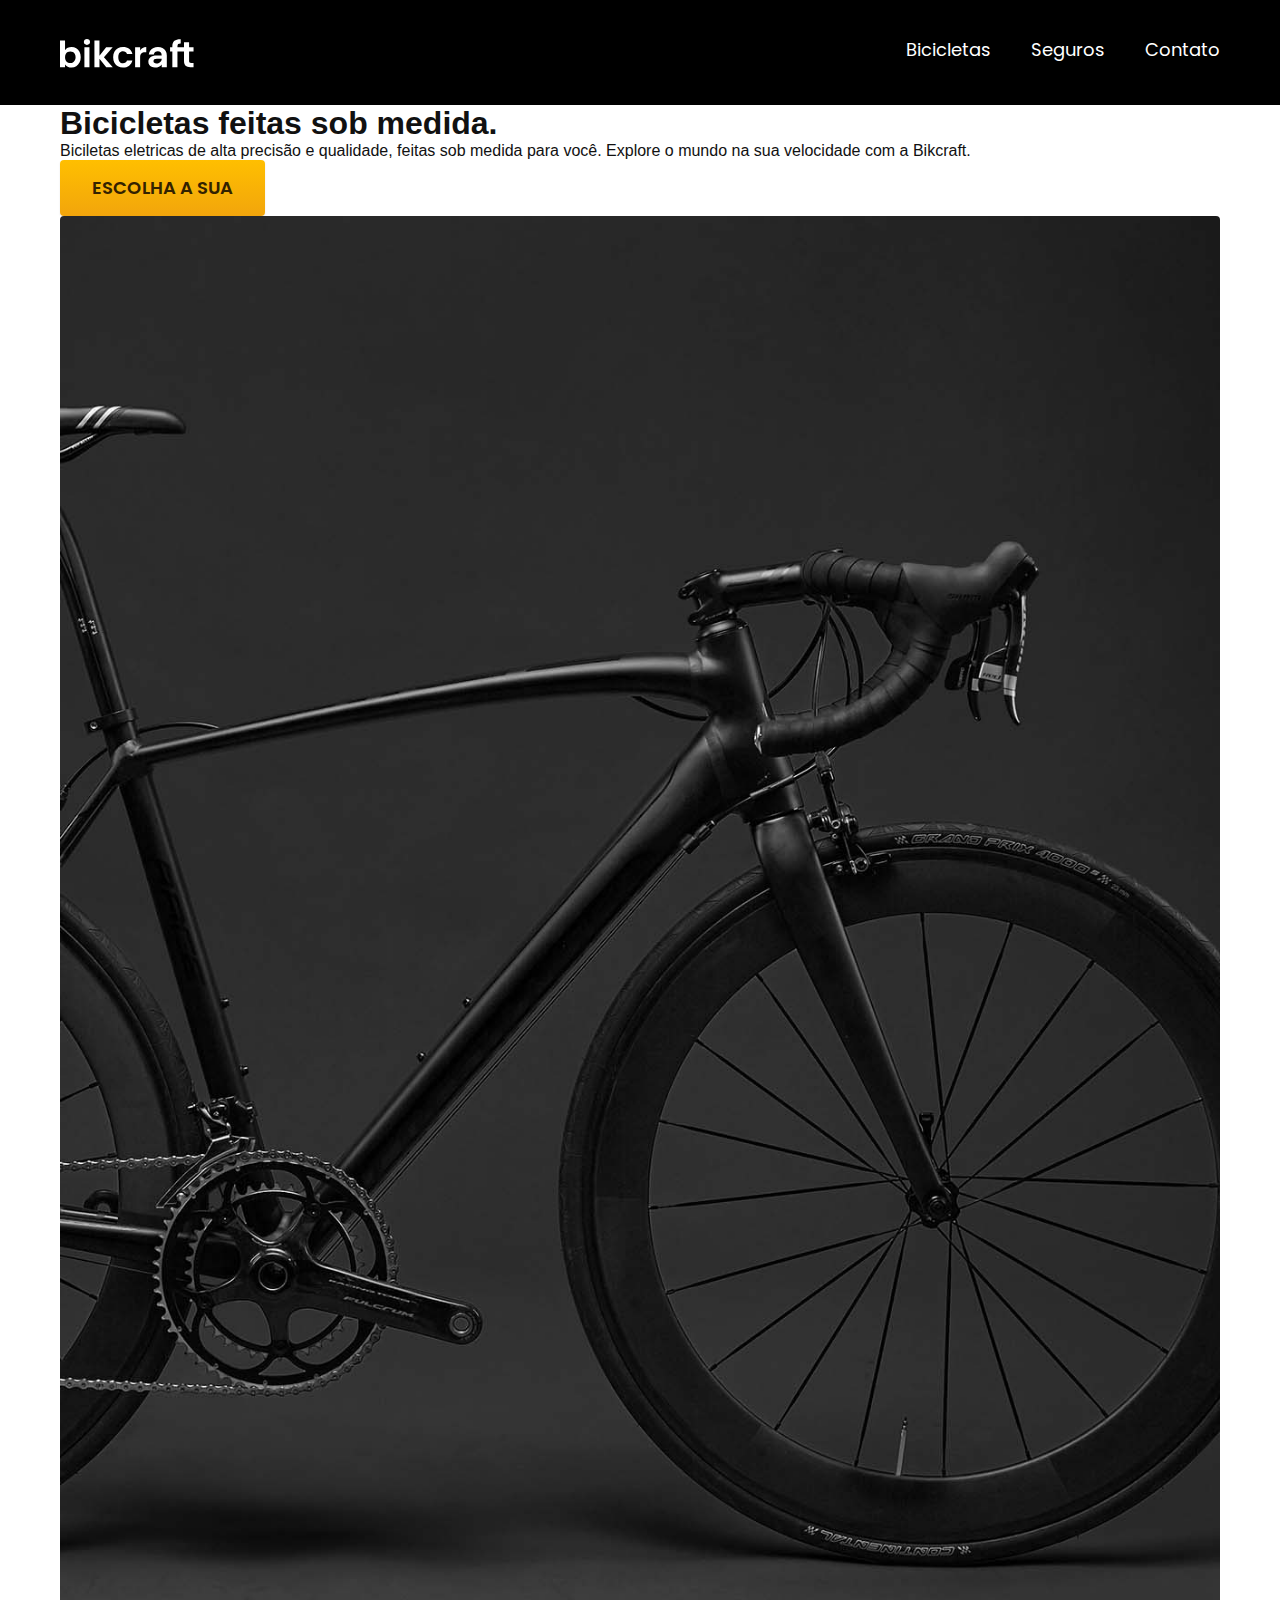
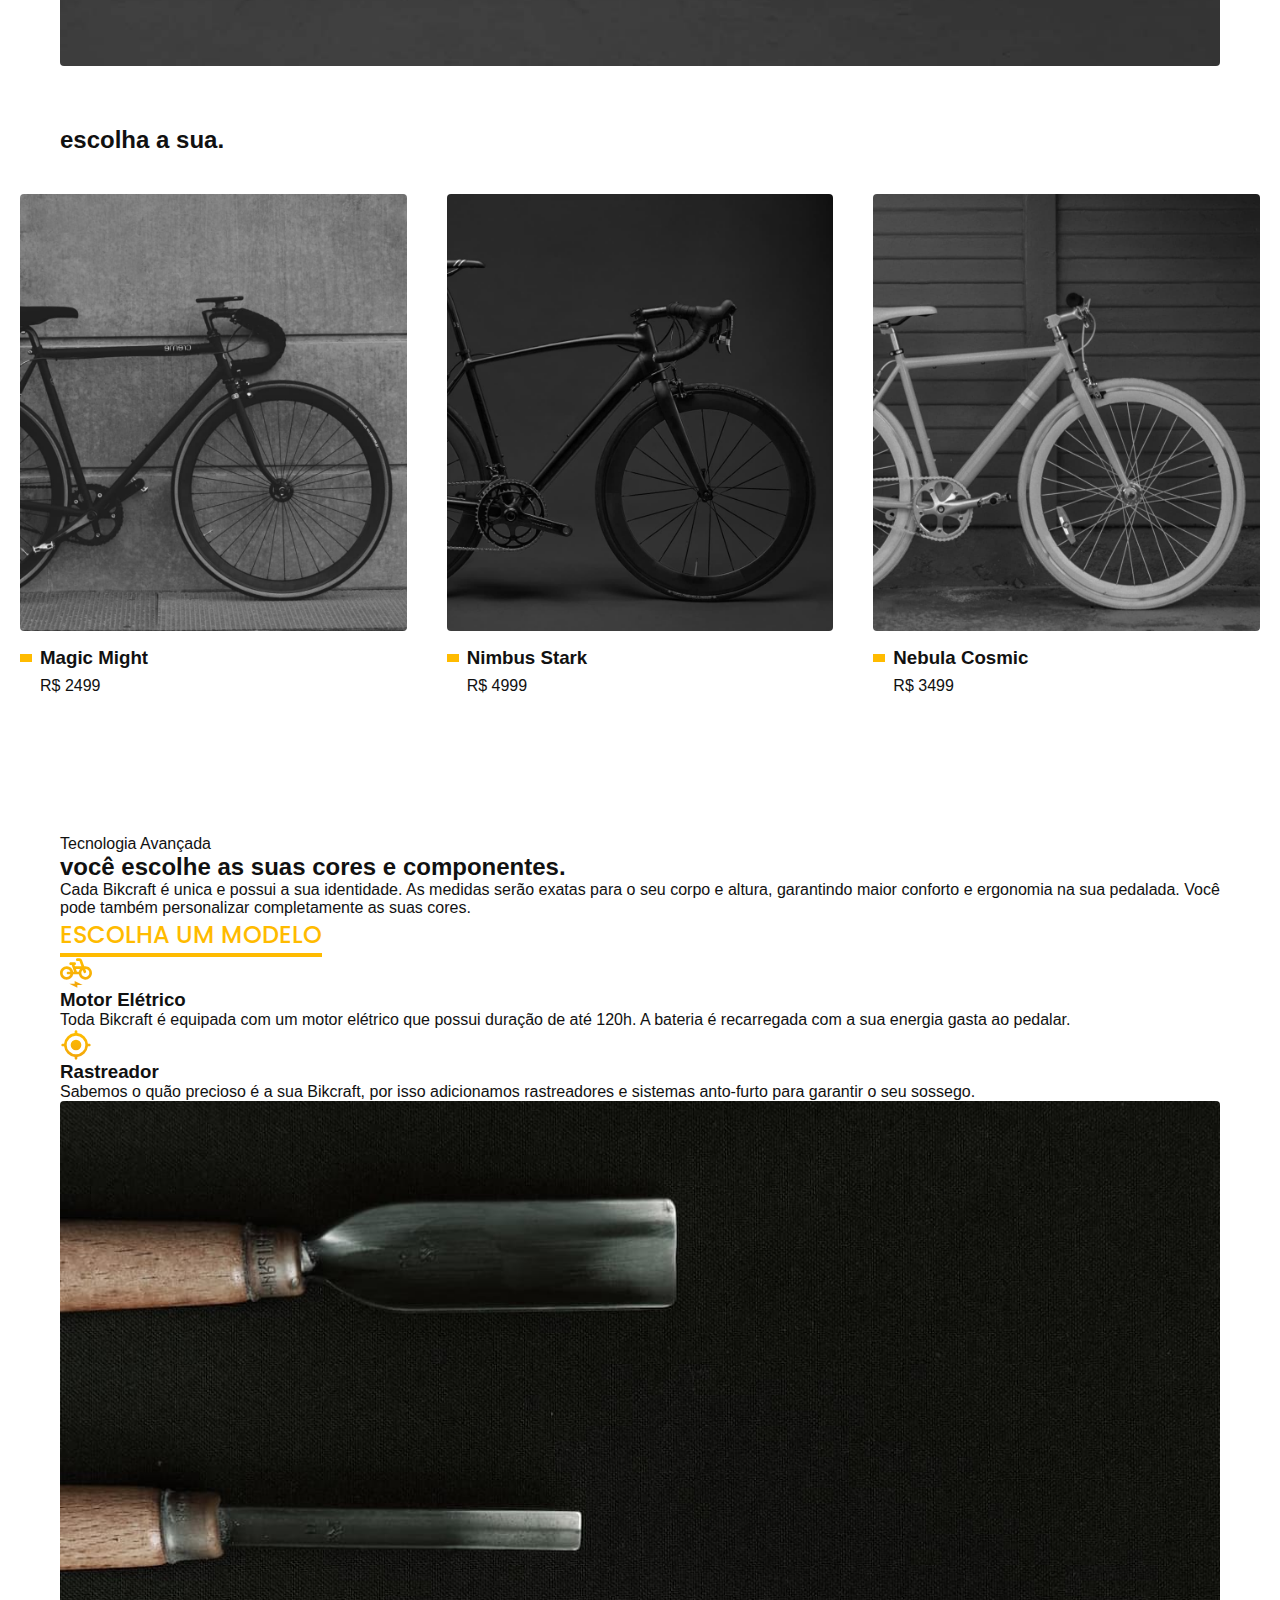
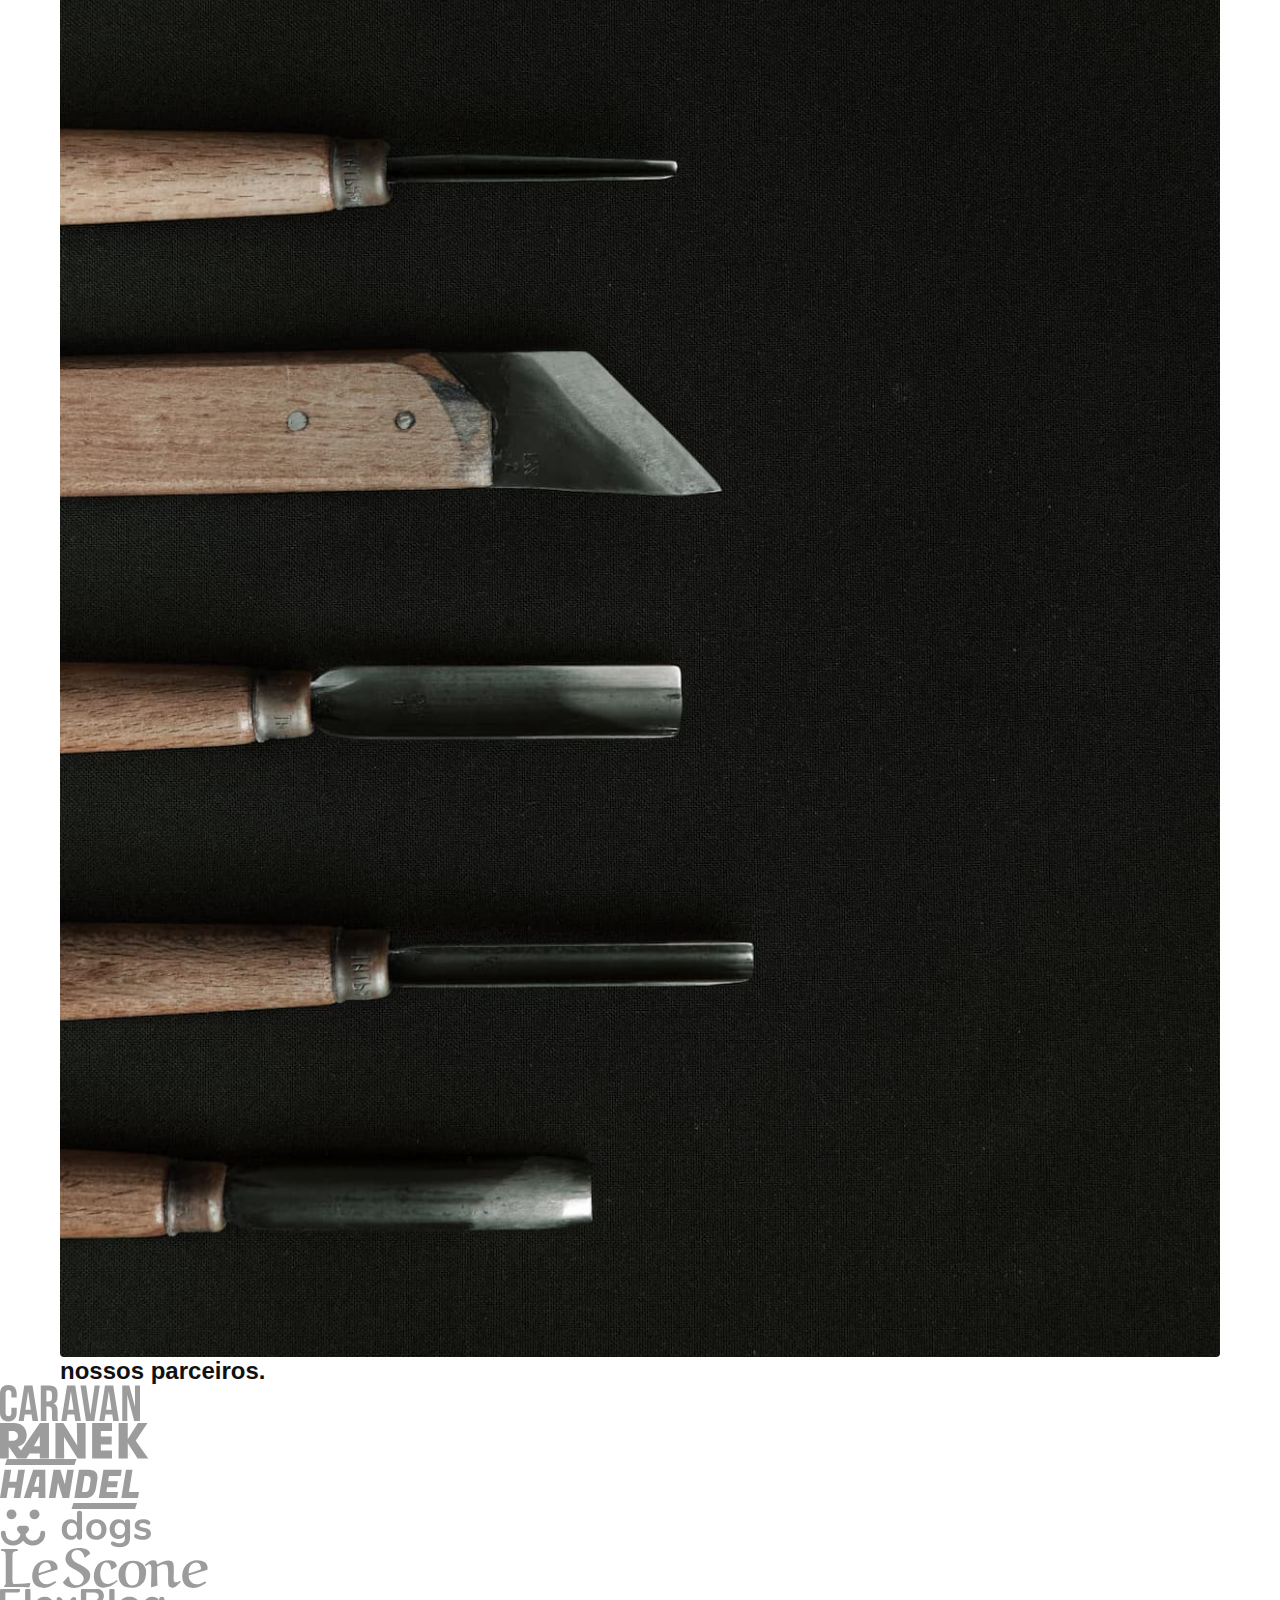
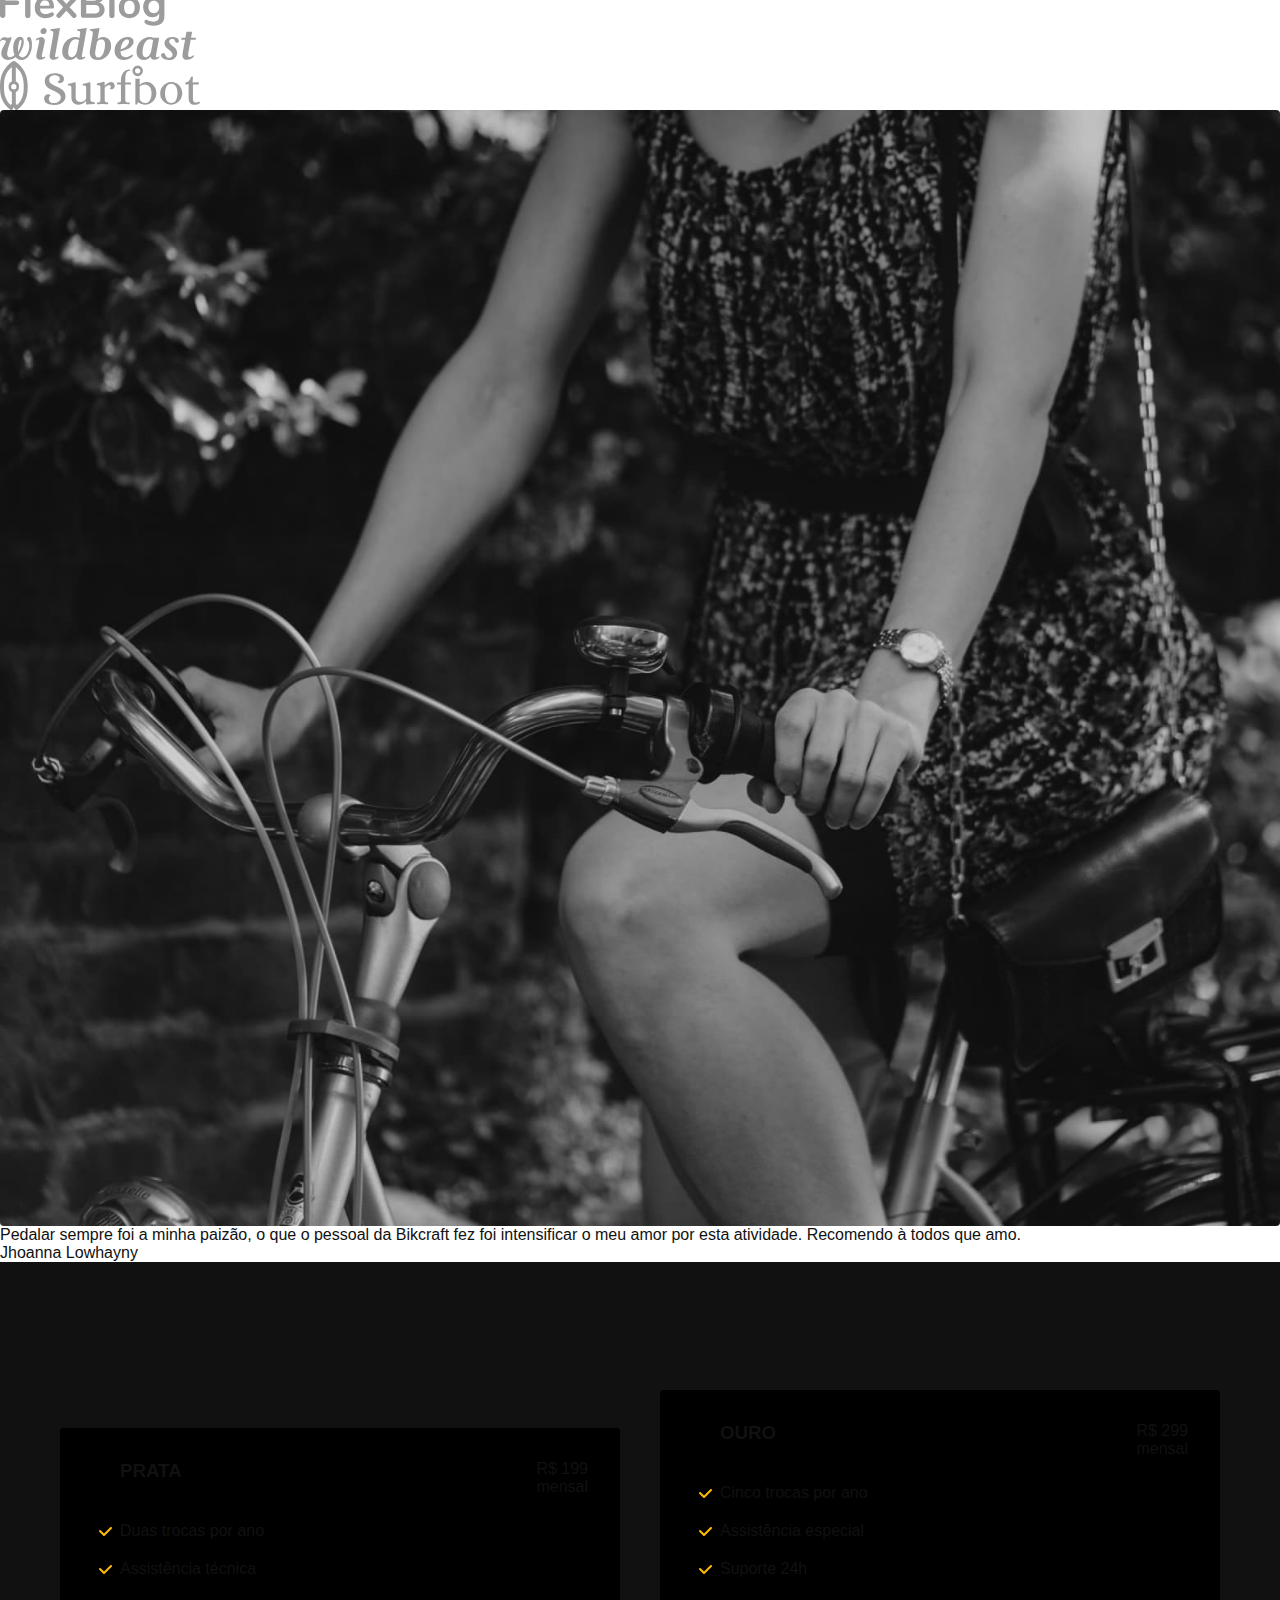
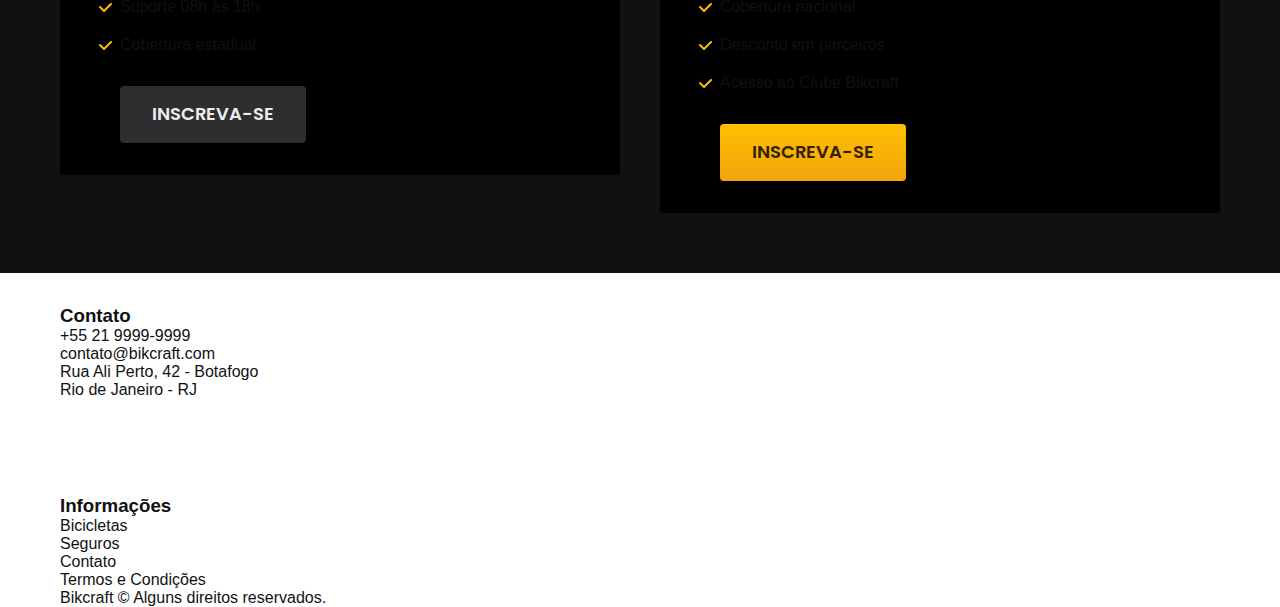
==== commit 50fb323c: "commit-final" ====
--- a/index.html
+++ b/index.html
@@ -162,17 +162,17 @@
       <div class="footer-contato">
         <h3 class="font-2-l-b cor-0">Contato</h3>
         <ul class="font-2-m cor-5">
-          <li><a href="tel:+5582981330671">+55 82 98133-0671</a></li>
-          <li><a href="mailto:pacellief99@gmail.com">pacellief99@gmail.com</a></li>
-          <li>Rua da Assembléia, 46 - Centro</li>
-          <li>Olho d'Água das Flores - AL</li>
+          <li><a href="tel:+552199999999">+55 21 9999-9999</a></li>
+          <li><a href="mailto:contato@bikcraft.com">contato@bikcraft.com</a></li>
+          <li>Rua Ali Perto, 42 - Botafogo</li>
+          <li>Rio de Janeiro - RJ</li>
         </ul>
         <div class="footer-redes">
           <a href="./">
             <img src="./img/redes/instagram.svg" alt="Instagram">
           </a>
           <a href="./">
-            <img src="./img/redes/facebook.svg" alt="facebook">
+            <img src="./img/redes/facebook.svg" alt="Facebook">
           </a>
           <a href="./">
             <img src="./img/redes/youtube.svg" alt="Youtube">
--- a/css/style.css
+++ b/css/style.css
@@ -7,6 +7,8 @@
 
 /* Utilidades */
 @import "./utilidades/componentes.css";
+@import "./utilidades/formulario.css";
+
 /* Home */
 @import "./home/introducao.css";
 @import "./home/tecnologia.css";
@@ -26,5 +28,12 @@
 @import "./seguros/vantagens.css";
 @import "./seguros/perguntas.css";
 
+/* Contato */
+@import "./contato/contato.css";
+@import "./contato/lojas.css";
+
+/* Orçamento */
+@import "./orcamento/orcamento.css";
+
 /* Termos */
 @import "./termos/termos.css";
